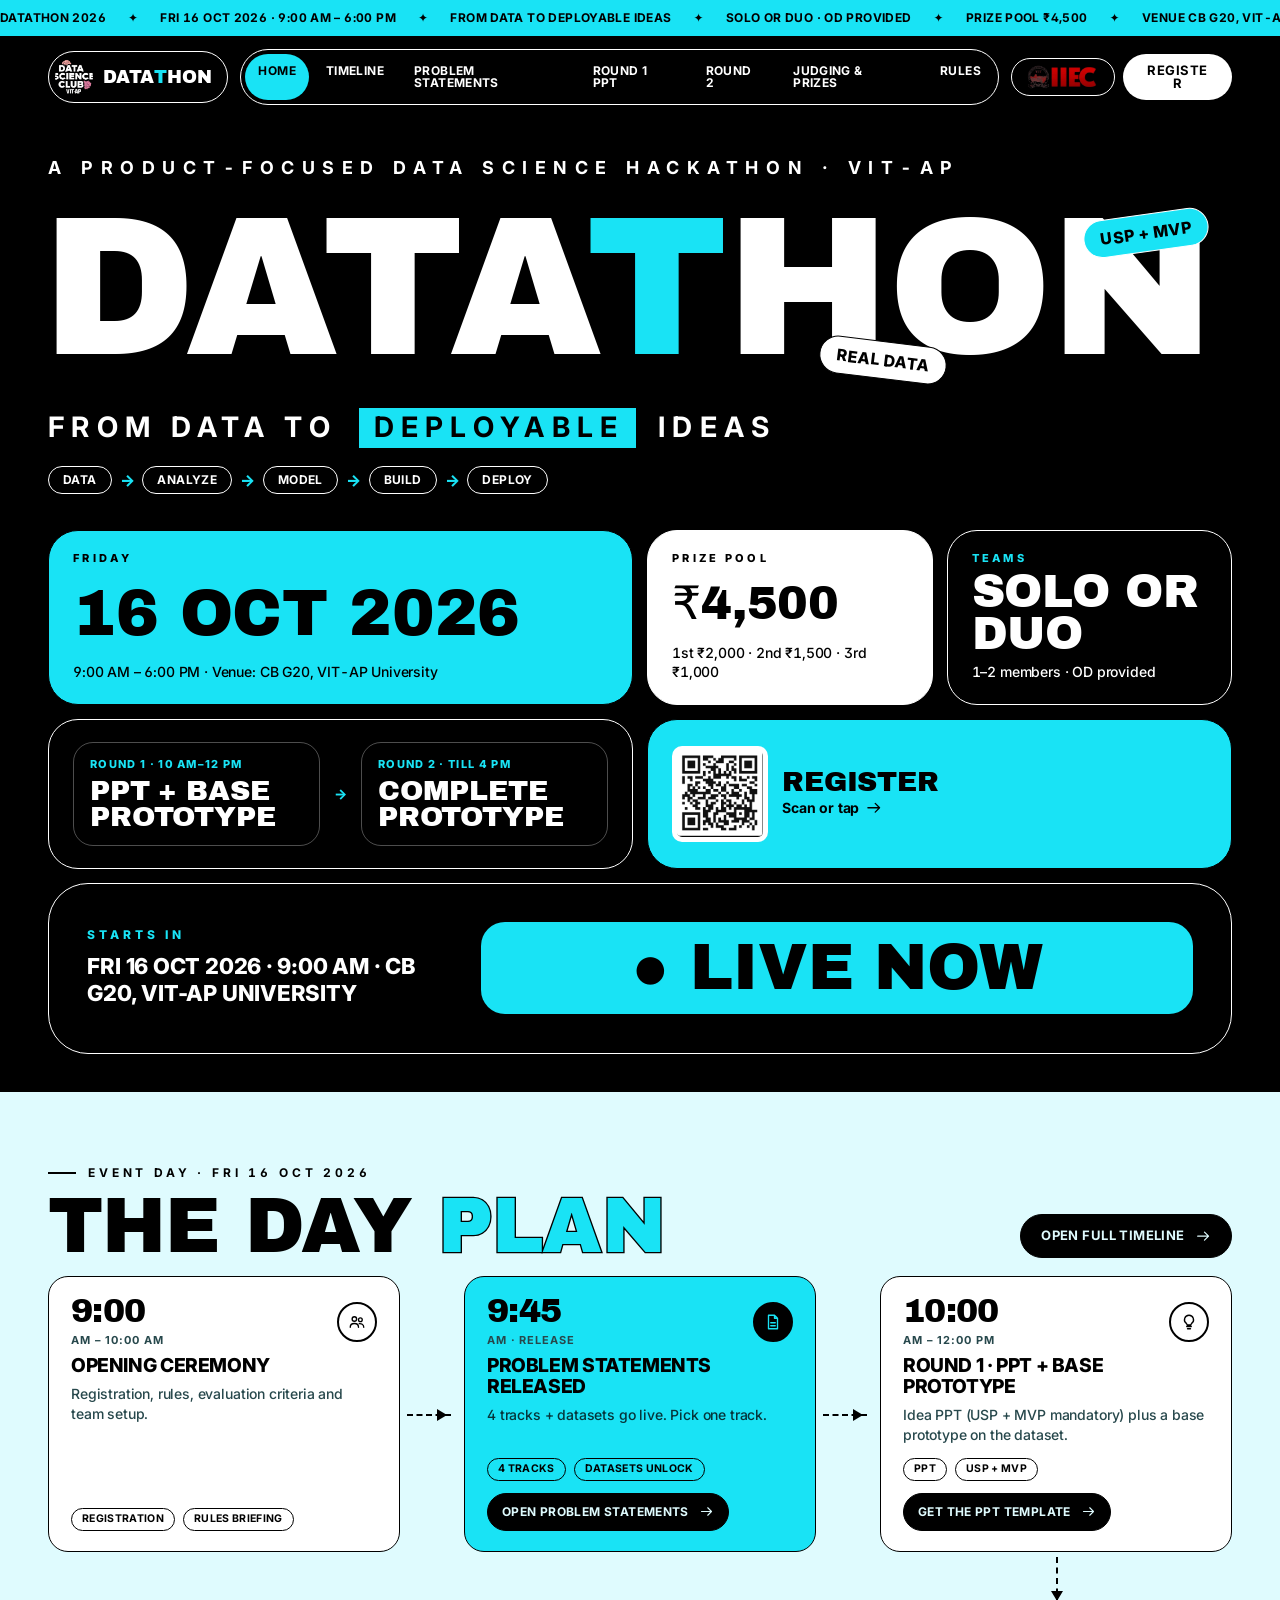
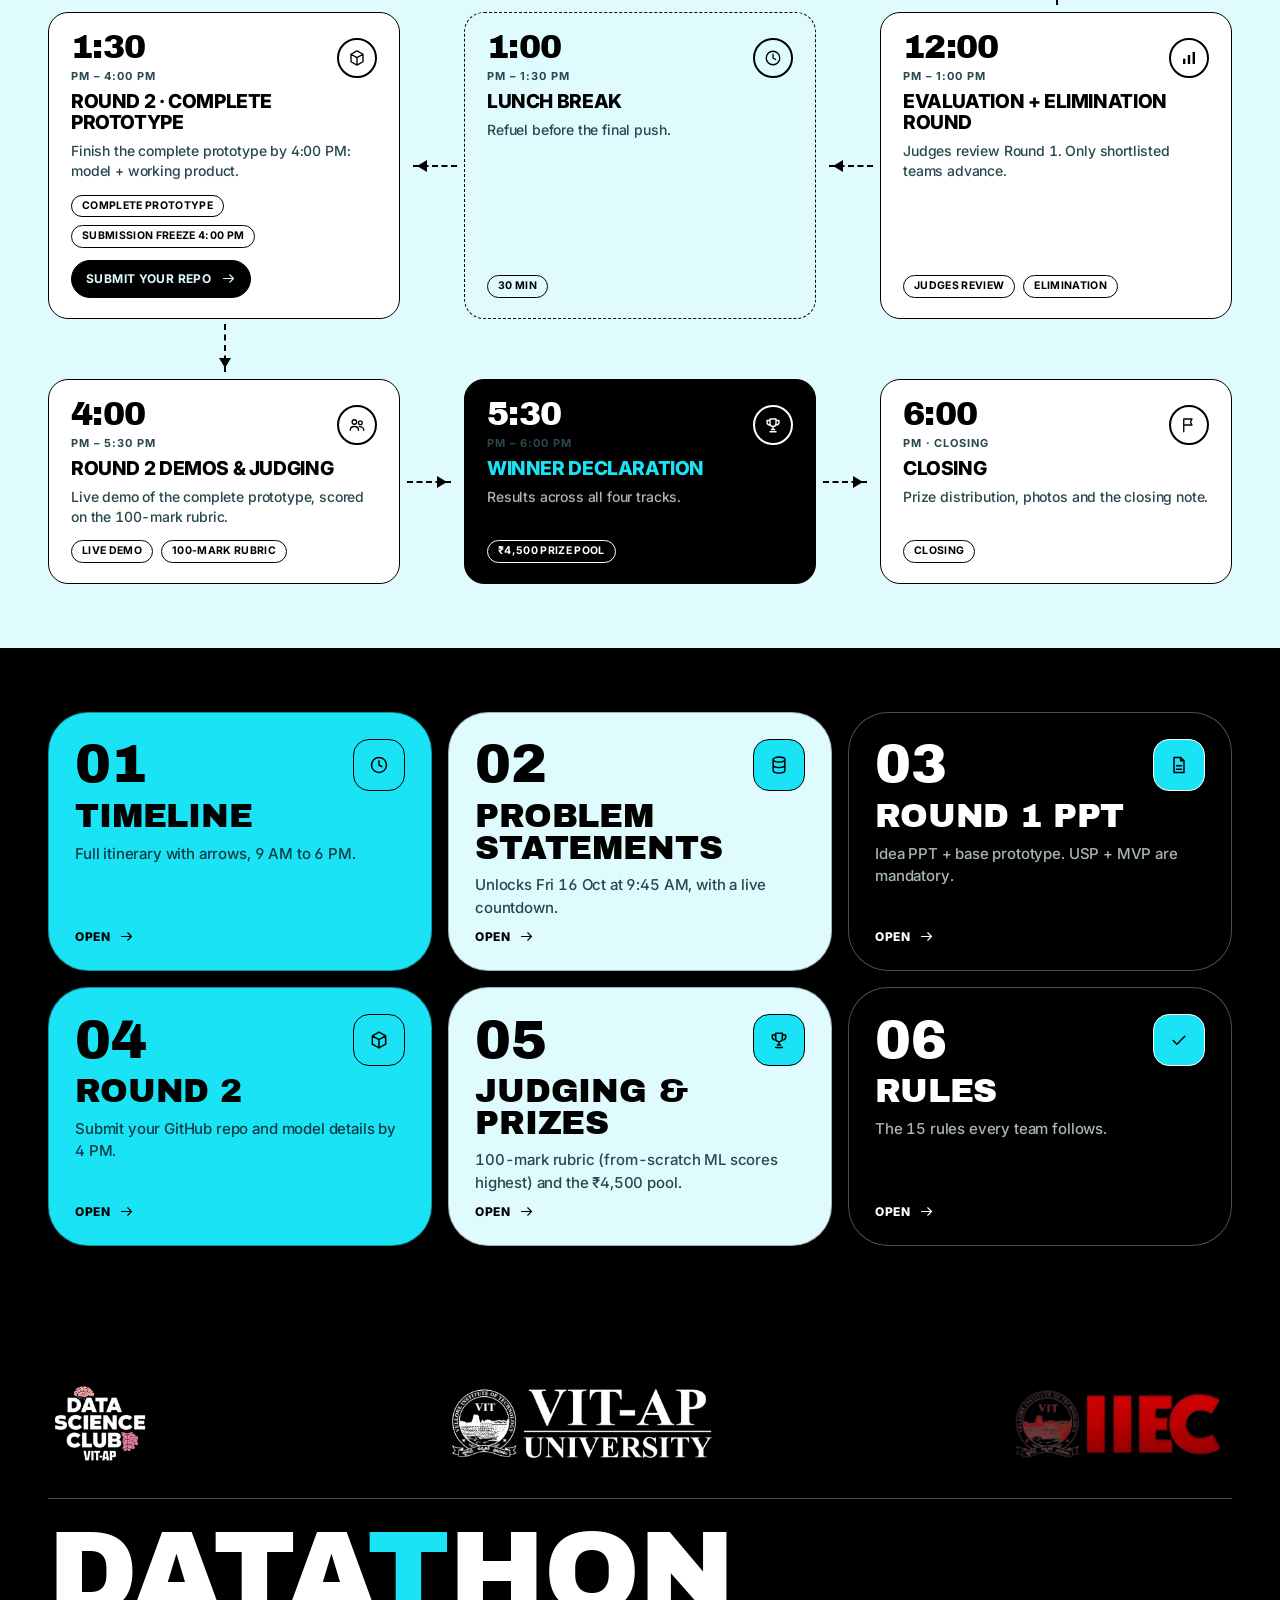
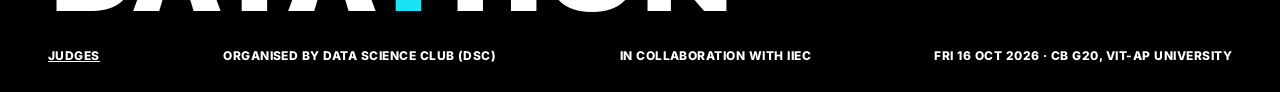
==== docs/index.html @ 30794461 "Backup mirror in docs/ for GitHub Pages (github.io) Co-Authored-By: Claude Sonnet 5.5 <noreply@anthr" ====
<!doctype html>
<html lang="en">
<head>
<meta charset="utf-8">
<meta name="viewport" content="width=device-width, initial-scale=1">
<title>DATATHON 2026 · VIT-AP</title>
<meta name="description" content="DATATHON — a product-focused Data Science hackathon by Data Science Club (DSC) with IIEC, VIT-AP University. 16 October 2026.">
<meta name="theme-color" content="#000000">
<link rel="icon" href="data:image/svg+xml,%3Csvg xmlns='http://www.w3.org/2000/svg' viewBox='0 0 64 64'%3E%3Crect width='64' height='64' rx='16' fill='%23000'/%3E%3Ctext x='32' y='46' font-family='Arial Black,Arial' font-weight='900' font-size='40' text-anchor='middle' fill='%2319e3f5'%3ET%3C/text%3E%3C/svg%3E">
<link rel="preconnect" href="https://fonts.googleapis.com">
<link rel="preconnect" href="https://fonts.gstatic.com" crossorigin>
<link href="https://fonts.googleapis.com/css2?family=Archivo+Black&family=Inter:wght@500;700;800&display=swap" rel="stylesheet">
<link rel="stylesheet" href="css/style.css">
<link rel="stylesheet" href="css/v2.css">
<link rel="stylesheet" href="css/v3.css">
<link rel="stylesheet" href="css/v4.css">
<link rel="stylesheet" href="css/v5.css">
<script>document.documentElement.className+=" js"</script>
</head>
<body>
<svg width="0" height="0" style="position:absolute" aria-hidden="true"><defs>
<symbol id="i-db" viewBox="0 0 24 24"><ellipse cx="12" cy="5.5" rx="7" ry="3"/><path d="M5 5.5v13c0 1.7 3.1 3 7 3s7-1.3 7-3v-13M5 12c0 1.7 3.1 3 7 3s7-1.3 7-3"/></symbol>
<symbol id="i-bars" viewBox="0 0 24 24"><path class="f" d="M4 20h3.2V13H4zM10.4 20h3.2V8h-3.2zM16.8 20H20V4h-3.2z" fill="currentColor" stroke="none"/></symbol>
<symbol id="i-cube" viewBox="0 0 24 24"><path d="M12 2.5l8 4.5v10l-8 4.5-8-4.5V7zM4 7l8 4.5L20 7M12 11.5v10"/></symbol>
<symbol id="i-bulb" viewBox="0 0 24 24"><path d="M9 18h6M10 21h4M12 3a6 6 0 0 0-3.5 10.9c.6.5 1 1.2 1 2.1h5c0-.9.4-1.6 1-2.1A6 6 0 0 0 12 3z"/></symbol>
<symbol id="i-calendar" viewBox="0 0 24 24"><rect x="3.5" y="5" width="17" height="15.5" rx="3"/><path d="M3.5 10h17M8 3v4M16 3v4"/></symbol>
<symbol id="i-pin" viewBox="0 0 24 24"><path d="M12 21s7-6.2 7-11.5A7 7 0 0 0 5 9.5C5 14.8 12 21 12 21z"/><circle cx="12" cy="9.5" r="2.5"/></symbol>
<symbol id="i-users" viewBox="0 0 24 24"><circle cx="8.5" cy="8" r="3"/><circle cx="16.5" cy="9" r="2.5"/><path d="M3 19c0-3 2.5-5 5.5-5s5.5 2 5.5 5M15 14.2c2.6-.3 6 .8 6 4.8"/></symbol>
<symbol id="i-arrow" viewBox="0 0 24 24"><path d="M4 12h16M14 6l6 6-6 6"/></symbol>
<symbol id="i-download" viewBox="0 0 24 24"><path d="M12 3v12M6.5 10.5L12 16l5.5-5.5M4 20h16"/></symbol>
<symbol id="i-plus" viewBox="0 0 24 24"><path d="M12 5v14M5 12h14"/></symbol>
<symbol id="i-health" viewBox="0 0 24 24"><path d="M9 3h6v6h6v6h-6v6H9v-6H3V9h6z"/></symbol>
<symbol id="i-cap" viewBox="0 0 24 24"><path d="M2 9l10-5 10 5-10 5zM6 11.5V16c0 1.5 2.7 3 6 3s6-1.5 6-3v-4.5M22 9v6"/></symbol>
<symbol id="i-coin" viewBox="0 0 24 24"><circle cx="12" cy="12" r="9"/><path d="M14.5 8.5c-.5-.8-1.5-1.2-2.5-1.2-1.4 0-2.5.8-2.5 2s1 1.6 2.5 2 2.5.8 2.5 2-1.1 2-2.5 2c-1 0-2-.4-2.5-1.2M12 5.5v1.8M12 16.7v1.8"/></symbol>
<symbol id="i-clock" viewBox="0 0 24 24"><circle cx="12" cy="12" r="9"/><path d="M12 7v5l3.5 2"/></symbol>
<symbol id="i-file" viewBox="0 0 24 24"><path d="M6 3h8l4 4v14H6zM14 3v4h4M9 13h6M9 17h6"/></symbol>
<symbol id="i-check" viewBox="0 0 24 24"><path d="M5 12.5l4.5 4.5L19 7.5"/></symbol>
<symbol id="i-trophy" viewBox="0 0 24 24"><path d="M8 4h8v6a4 4 0 0 1-8 0zM8 6H4v2a4 4 0 0 0 4 4M16 6h4v2a4 4 0 0 1-4 4M12 14v4M8 21h8M10 18h4"/></symbol>
<symbol id="i-flag" viewBox="0 0 24 24"><path d="M5 21V4M5 4h11l-2 4 2 4H5"/></symbol>
<symbol id="i-info" viewBox="0 0 24 24"><circle cx="12" cy="12" r="9"/><path d="M12 11v6M12 7.5v.5"/></symbol>
</defs></svg>
<div class="marquee" aria-label="Datathon announcements"><div class="marquee__track"><span>DATATHON 2026</span><span>Fri 16 Oct 2026 · 9:00 AM – 6:00 PM</span><span>From Data to Deployable Ideas</span><span>Solo or Duo · OD provided</span><span>Prize pool ₹4,500</span><span>Venue CB G20, VIT-AP University</span><span>Organised by Data Science Club × IIEC</span><span>DATATHON 2026</span><span>Fri 16 Oct 2026 · 9:00 AM – 6:00 PM</span><span>From Data to Deployable Ideas</span><span>Solo or Duo · OD provided</span><span>Prize pool ₹4,500</span><span>Venue CB G20, VIT-AP University</span><span>Organised by Data Science Club × IIEC</span><span>DATATHON 2026</span><span>Fri 16 Oct 2026 · 9:00 AM – 6:00 PM</span><span>From Data to Deployable Ideas</span><span>Solo or Duo · OD provided</span><span>Prize pool ₹4,500</span><span>Venue CB G20, VIT-AP University</span><span>Organised by Data Science Club × IIEC</span><span>DATATHON 2026</span><span>Fri 16 Oct 2026 · 9:00 AM – 6:00 PM</span><span>From Data to Deployable Ideas</span><span>Solo or Duo · OD provided</span><span>Prize pool ₹4,500</span><span>Venue CB G20, VIT-AP University</span><span>Organised by Data Science Club × IIEC</span></div></div><header class="nav-shell"><div class="wrap"><nav class="nav" aria-label="Main">
<a class="nav__brand" href="index.html" aria-label="DATATHON home"><img src="assets/logo-dsc.png" alt="Data Science Club VIT-AP"><span class="wordmark">DATA<b>T</b>HON</span></a>
<div class="nav__links" id="navlinks"><a href="index.html" aria-current="page">Home</a><a href="timeline.html">Timeline</a><a href="problem-statements.html">Problem Statements</a><a href="ppt.html">Round 1 PPT</a><a href="round2.html">Round 2</a><a href="judging.html">Judging & Prizes</a><a href="rules.html">Rules</a></div>
<div class="nav__cta"><span class="nav__iiec"><img src="assets/logo-iiec.png" alt="IIEC"></span><a class="btn btn--fill" href="https://forms.gle/7uUpkc1J9UCxxKup7" target="_blank" rel="noopener">Register</a>
<button class="nav__plus" id="navplus" aria-expanded="false" aria-controls="navlinks" aria-label="Menu"><svg class="icon " aria-hidden="true"><use href="#i-plus"/></svg></button></div>
</nav></div></header><main><section class="band band-dark hero"><div class="wrap">
<p class="hero__kicker">A product-focused data science hackathon · VIT-AP</p>
<h1 class="display hero__title">DATA<span class="t">T</span>HON
<span class="sticker sticker--hide-sm" style="--rot:-8deg; top:4%; right:2%">USP + MVP</span>
<span class="sticker sticker--white sticker--hide-sm" style="--rot:7deg; bottom:-6%; right:24%">Real data</span>
</h1>
<div class="hero__sub"><span>From data to</span><span class="hl">Deployable</span><span>ideas</span></div>
<div class="chain"><span class="chip">Data</span><span class="chain__a" aria-hidden="true">→</span><span class="chip">Analyze</span><span class="chain__a" aria-hidden="true">→</span><span class="chip">Model</span><span class="chain__a" aria-hidden="true">→</span><span class="chip">Build</span><span class="chain__a" aria-hidden="true">→</span><span class="chip">Deploy</span></div>
<div class="bento">
<div class="bcell b-date"><small>Friday</small><b>16 Oct 2026</b><span>9:00 AM – 6:00 PM · Venue: CB G20, VIT-AP University</span></div>
<div class="bcell b-prize"><small>Prize pool</small><b>₹4,500</b><span>1st ₹2,000 · 2nd ₹1,500 · 3rd ₹1,000</span></div>
<div class="bcell b-team"><small>Teams</small><b>Solo or Duo</b><span>1–2 members · OD provided</span></div>
<div class="bcell b-rounds"><a class="round" href="ppt.html"><small>Round 1 · 10 AM–12 PM</small><b>PPT + base prototype</b></a><span class="round__arrow" aria-hidden="true">→</span><a class="round" href="round2.html"><small>Round 2 · till 4 PM</small><b>Complete prototype</b></a></div>
<a class="bcell b-reg" href="https://forms.gle/7uUpkc1J9UCxxKup7" target="_blank" rel="noopener"><img src="assets/qr.png" alt="Registration QR code" width="96" height="96"><div><b>Register</b><span>Scan or tap <svg class="icon " aria-hidden="true"><use href="#i-arrow"/></svg></span></div></a>
</div>
<div class="bigcount"><div class="bigcount__label"><small>Starts in</small><span>Fri 16 Oct 2026 · 9:00 AM · CB G20, VIT-AP University</span></div><div class="countdown" id="countdown" data-target="2026-10-16T09:00:00+05:30" aria-live="off"></div></div>
</div></section>
<section class="band band-wash band--tight" id="timeline"><div class="wrap">
<div style="display:flex;justify-content:space-between;align-items:flex-end;gap:16px;flex-wrap:wrap;margin-bottom:18px"><div><span class="eyebrow">Event day · Fri 16 Oct 2026</span><h2 class="display" style="font-size:clamp(40px,6vw,84px);margin-top:14px">The day <span class="t">plan</span></h2></div><a class="btn btn--fill" href="timeline.html">Open full timeline <svg class="icon " aria-hidden="true"><use href="#i-arrow"/></svg></a></div>
<ol class="tl" style="list-style:none;padding:0"><li class="tcard" style="grid-column:1;grid-row:1" data-start="2026-10-16T09:00:00+05:30" data-end="2026-10-16T10:00:00+05:30">
<span class="stop__live">● LIVE NOW</span>
<div class="tcard__top"><div class="tcard__time">9:00<small>AM – 10:00 AM</small></div><span class="tcard__node"><svg class="icon " aria-hidden="true"><use href="#i-users"/></svg></span></div>
<h3>Opening Ceremony</h3><p>Registration, rules, evaluation criteria and team setup.</p><div class="stop__tags"><span class="chip">Registration</span><span class="chip">Rules briefing</span></div>
<span class="tarrow tarrow--r"></span></li><li class="tcard tcard--milestone" style="grid-column:2;grid-row:1" data-start="2026-10-16T09:45:00+05:30" data-end="2026-10-16T09:50:00+05:30">
<span class="stop__live">● LIVE NOW</span>
<div class="tcard__top"><div class="tcard__time">9:45<small>AM · Release</small></div><span class="tcard__node"><svg class="icon " aria-hidden="true"><use href="#i-file"/></svg></span></div>
<h3>Problem Statements Released</h3><p>4 tracks + datasets go live. Pick one track.</p><div class="stop__tags"><span class="chip">4 tracks</span><span class="chip">Datasets unlock</span></div><a class="btn btn--sm btn--fill" style="align-self:flex-start;margin-top:4px" href="problem-statements.html">Open problem statements <svg class="icon " aria-hidden="true"><use href="#i-arrow"/></svg></a>
<span class="tarrow tarrow--r"></span></li><li class="tcard" style="grid-column:3;grid-row:1" data-start="2026-10-16T10:00:00+05:30" data-end="2026-10-16T12:00:00+05:30">
<span class="stop__live">● LIVE NOW</span>
<div class="tcard__top"><div class="tcard__time">10:00<small>AM – 12:00 PM</small></div><span class="tcard__node"><svg class="icon " aria-hidden="true"><use href="#i-bulb"/></svg></span></div>
<h3>Round 1 · PPT + Base Prototype</h3><p>Idea PPT (USP + MVP mandatory) plus a base prototype on the dataset.</p><div class="stop__tags"><span class="chip">PPT</span><span class="chip">USP + MVP</span></div><a class="btn btn--sm btn--fill" style="align-self:flex-start;margin-top:4px" href="#ppt">Get the PPT template <svg class="icon " aria-hidden="true"><use href="#i-arrow"/></svg></a>
<span class="tarrow tarrow--d"></span></li><li class="tcard" style="grid-column:3;grid-row:2" data-start="2026-10-16T12:00:00+05:30" data-end="2026-10-16T13:00:00+05:30">
<span class="stop__live">● LIVE NOW</span>
<div class="tcard__top"><div class="tcard__time">12:00<small>PM – 1:00 PM</small></div><span class="tcard__node"><svg class="icon " aria-hidden="true"><use href="#i-bars"/></svg></span></div>
<h3>Evaluation + Elimination Round</h3><p>Judges review Round 1. Only shortlisted teams advance.</p><div class="stop__tags"><span class="chip">Judges review</span><span class="chip">Elimination</span></div>
<span class="tarrow tarrow--l"></span></li><li class="tcard tcard--break" style="grid-column:2;grid-row:2" data-start="2026-10-16T13:00:00+05:30" data-end="2026-10-16T13:30:00+05:30">
<span class="stop__live">● LIVE NOW</span>
<div class="tcard__top"><div class="tcard__time">1:00<small>PM – 1:30 PM</small></div><span class="tcard__node"><svg class="icon " aria-hidden="true"><use href="#i-clock"/></svg></span></div>
<h3>Lunch Break</h3><p>Refuel before the final push.</p><div class="stop__tags"><span class="chip">30 min</span></div>
<span class="tarrow tarrow--l"></span></li><li class="tcard" style="grid-column:1;grid-row:2" data-start="2026-10-16T13:30:00+05:30" data-end="2026-10-16T16:00:00+05:30">
<span class="stop__live">● LIVE NOW</span>
<div class="tcard__top"><div class="tcard__time">1:30<small>PM – 4:00 PM</small></div><span class="tcard__node"><svg class="icon " aria-hidden="true"><use href="#i-cube"/></svg></span></div>
<h3>Round 2 · Complete Prototype</h3><p>Finish the complete prototype by 4:00 PM: model + working product.</p><div class="stop__tags"><span class="chip">Complete prototype</span><span class="chip">Submission freeze 4:00 PM</span></div><a class="btn btn--sm btn--fill" style="align-self:flex-start;margin-top:4px" href="round2.html">Submit your repo <svg class="icon " aria-hidden="true"><use href="#i-arrow"/></svg></a>
<span class="tarrow tarrow--d"></span></li><li class="tcard" style="grid-column:1;grid-row:3" data-start="2026-10-16T16:00:00+05:30" data-end="2026-10-16T17:30:00+05:30">
<span class="stop__live">● LIVE NOW</span>
<div class="tcard__top"><div class="tcard__time">4:00<small>PM – 5:30 PM</small></div><span class="tcard__node"><svg class="icon " aria-hidden="true"><use href="#i-users"/></svg></span></div>
<h3>Round 2 Demos & Judging</h3><p>Live demo of the complete prototype, scored on the 100-mark rubric.</p><div class="stop__tags"><span class="chip">Live demo</span><span class="chip">100-mark rubric</span></div>
<span class="tarrow tarrow--r"></span></li><li class="tcard tcard--winner" style="grid-column:2;grid-row:3" data-start="2026-10-16T17:30:00+05:30" data-end="2026-10-16T18:00:00+05:30">
<span class="stop__live">● LIVE NOW</span>
<div class="tcard__top"><div class="tcard__time">5:30<small>PM – 6:00 PM</small></div><span class="tcard__node"><svg class="icon " aria-hidden="true"><use href="#i-trophy"/></svg></span></div>
<h3>Winner Declaration</h3><p>Results across all four tracks.</p><div class="stop__tags"><span class="chip">₹4,500 prize pool</span></div>
<span class="tarrow tarrow--r"></span></li><li class="tcard" style="grid-column:3;grid-row:3" data-start="2026-10-16T18:00:00+05:30" data-end="2026-10-16T18:15:00+05:30">
<span class="stop__live">● LIVE NOW</span>
<div class="tcard__top"><div class="tcard__time">6:00<small>PM · Closing</small></div><span class="tcard__node"><svg class="icon " aria-hidden="true"><use href="#i-flag"/></svg></span></div>
<h3>Closing</h3><p>Prize distribution, photos and the closing note.</p><div class="stop__tags"><span class="chip">Closing</span></div>
</li></ol>
</div></section>
<section class="band band-dark band--tight"><div class="wrap">
<div class="tiles"><a class="card tile band-cyan" href="timeline.html" style="background:var(--bg);color:var(--fg);--line:#000"><div class="tile__top"><span class="tile__no">01</span><span class="tile__badge"><svg class="icon " aria-hidden="true"><use href="#i-clock"/></svg></span></div><h3>Timeline</h3><p>Full itinerary with arrows, 9 AM to 6 PM.</p><span class="tile__go">Open <svg class="icon " aria-hidden="true"><use href="#i-arrow"/></svg></span></a><a class="card tile band-wash" href="problem-statements.html" style="background:var(--bg);color:var(--fg);--line:#000"><div class="tile__top"><span class="tile__no">02</span><span class="tile__badge"><svg class="icon " aria-hidden="true"><use href="#i-db"/></svg></span></div><h3>Problem Statements</h3><p>Unlocks Fri 16 Oct at 9:45 AM, with a live countdown.</p><span class="tile__go">Open <svg class="icon " aria-hidden="true"><use href="#i-arrow"/></svg></span></a><a class="card tile band-dark" href="ppt.html" style="background:var(--bg);color:var(--fg);--line:#fff"><div class="tile__top"><span class="tile__no">03</span><span class="tile__badge"><svg class="icon " aria-hidden="true"><use href="#i-file"/></svg></span></div><h3>Round 1 PPT</h3><p>Idea PPT + base prototype. USP + MVP are mandatory.</p><span class="tile__go">Open <svg class="icon " aria-hidden="true"><use href="#i-arrow"/></svg></span></a><a class="card tile band-cyan" href="round2.html" style="background:var(--bg);color:var(--fg);--line:#000"><div class="tile__top"><span class="tile__no">04</span><span class="tile__badge"><svg class="icon " aria-hidden="true"><use href="#i-cube"/></svg></span></div><h3>Round 2</h3><p>Submit your GitHub repo and model details by 4 PM.</p><span class="tile__go">Open <svg class="icon " aria-hidden="true"><use href="#i-arrow"/></svg></span></a><a class="card tile band-wash" href="judging.html" style="background:var(--bg);color:var(--fg);--line:#000"><div class="tile__top"><span class="tile__no">05</span><span class="tile__badge"><svg class="icon " aria-hidden="true"><use href="#i-trophy"/></svg></span></div><h3>Judging & Prizes</h3><p>100-mark rubric (from-scratch ML scores highest) and the ₹4,500 pool.</p><span class="tile__go">Open <svg class="icon " aria-hidden="true"><use href="#i-arrow"/></svg></span></a><a class="card tile band-dark" href="rules.html" style="background:var(--bg);color:var(--fg);--line:#fff"><div class="tile__top"><span class="tile__no">06</span><span class="tile__badge"><svg class="icon " aria-hidden="true"><use href="#i-check"/></svg></span></div><h3>Rules</h3><p>The 15 rules every team follows.</p><span class="tile__go">Open <svg class="icon " aria-hidden="true"><use href="#i-arrow"/></svg></span></a></div>
</div></section></main><footer class="band band-dark footer"><div class="wrap">
<div class="footer__logos">
<img src="assets/logo-dsc.png" alt="Data Science Club, VIT-AP">
<img src="assets/logo-vitap.png" alt="VIT-AP University">
<img src="assets/logo-iiec.png" alt="IIEC">
</div>
<div class="display footer__big" aria-hidden="true">DATA<span class="t">T</span>HON</div>
<div class="footer__meta"><a href="judge.html">Judges</a><span>Organised by Data Science Club (DSC)</span><span>In collaboration with IIEC</span><span>Fri 16 Oct 2026 · CB G20, VIT-AP University</span></div>
</div></footer>
<script src="js/site.js"></script>
</body>
</html>
---- docs/css/style.css ----
/* DATATHON — Slush sticker-book system (DESIGN.md) recoloured to the poster: black + electric cyan + white.
   Rules kept from DESIGN.md: crushed display type, 1px outlines, pill/rounded shapes, flat fills, NO gradients, NO shadows. */

:root {
  --carbon: #000000;
  --paper: #ffffff;
  --cyan: #19e3f5;          /* sampled from poster */
  --cyan-wash: #dffbfe;     /* pale cyan = Sky Wash analogue */
  --ink: #0b0f10;
  --mist: #a9b4b6;

  --font-display: 'Archivo Black', 'Arial Black', Impact, sans-serif;
  --font-ui: 'Inter', ui-sans-serif, system-ui, -apple-system, 'Segoe UI', Roboto, sans-serif;

  --page-max: 1440px;
  --gutter: clamp(16px, 4vw, 48px);
  --r-card: 20px;
  --r-card-lg: 40px;
  --r-pill: 1600px;
}

/* Section "bands": every section sets its own palette, components read these */
.band-dark  { --bg: var(--carbon);    --fg: var(--paper);  --muted: var(--mist); --card: var(--ink);  --line: var(--paper); --soft: rgba(255,255,255,.3); --accent: var(--cyan); }
.band-cyan  { --bg: var(--cyan);      --fg: var(--carbon); --muted: #0a3d42;     --card: var(--paper); --line: var(--carbon); --soft: rgba(0,0,0,.35);       --accent: var(--carbon); }
.band-wash  { --bg: var(--cyan-wash); --fg: var(--carbon); --muted: #27484c;     --card: var(--paper); --line: var(--carbon); --soft: rgba(0,0,0,.3);        --accent: var(--carbon); }

*, *::before, *::after { box-sizing: border-box; }
html { scroll-behavior: smooth; scroll-padding-top: 96px; }
body {
  margin: 0; background: var(--carbon); color: var(--paper);
  font-family: var(--font-ui); font-weight: 500; font-size: 16px; line-height: 1.5;
  letter-spacing: -0.01em; font-feature-settings: "ss01", "tnum";
  -webkit-font-smoothing: antialiased;
}
img, svg { display: block; max-width: 100%; }
a { color: inherit; }
h1, h2, h3, h4, p, ul, ol { margin: 0; }
ul, ol { padding: 0; list-style: none; }
.sr-only { position: absolute; width: 1px; height: 1px; overflow: hidden; clip: rect(0 0 0 0); white-space: nowrap; }
:focus-visible { outline: 3px solid var(--cyan); outline-offset: 3px; }
.band-cyan :focus-visible, .band-wash :focus-visible { outline-color: var(--carbon); }

.wrap { width: 100%; max-width: var(--page-max); margin: 0 auto; padding-inline: var(--gutter); }
.band { background: var(--bg); color: var(--fg); padding-block: clamp(56px, 9vw, 120px); }
.icon { width: 1.25em; height: 1.25em; fill: none; stroke: currentColor; stroke-width: 1.8; stroke-linecap: round; stroke-linejoin: round; flex: none; }
.icon--fill { fill: currentColor; stroke: none; }

/* ---------- type ---------- */
.display {
  font-family: var(--font-display); font-weight: 400; text-transform: uppercase;
  line-height: .8; letter-spacing: -0.01em; text-wrap: balance;
}
.display .t { color: var(--cyan); }
.band-cyan .display .t, .band-wash .display .t { color: var(--cyan); -webkit-text-stroke: .035em var(--carbon); paint-order: stroke fill; }
.band-cyan .display .t { color: var(--paper); }
.h-section { font-size: clamp(38px, 11vw, 168px); overflow-wrap: anywhere; }
.eyebrow {
  font-weight: 700; text-transform: uppercase; letter-spacing: .32em; font-size: 12px;
  display: inline-flex; align-items: center; gap: 12px; color: var(--fg);
}
.eyebrow::before { content: ""; width: 28px; border-top: 2px solid currentColor; }
.lede { font-size: clamp(17px, 2vw, 24px); font-weight: 500; line-height: 1.3; max-width: 60ch; }
.muted { color: var(--muted); }
.hl { background: var(--cyan); color: var(--carbon); padding: .02em .3em; display: inline-block; }
.quote-bar { border-left: 3px solid var(--cyan); padding-left: 20px; }
.band-cyan .quote-bar, .band-wash .quote-bar { border-color: var(--carbon); }

/* ---------- buttons / pills ---------- */
.btn {
  display: inline-flex; align-items: center; justify-content: center; gap: 10px;
  min-height: 44px; padding: 10px 20px; border-radius: var(--r-pill); max-width: 100%; text-align: center; overflow-wrap: anywhere;
  border: 1px solid var(--fg); background: transparent; color: var(--fg);
  font: 700 13px/1 var(--font-ui); letter-spacing: .032em; text-transform: uppercase; text-decoration: none;
  cursor: pointer; transition: background .15s, color .15s;
}
.btn:hover { background: var(--fg); color: var(--bg); }
.btn--fill { background: var(--fg); color: var(--bg); }
.btn--fill:hover { background: var(--cyan); color: var(--carbon); border-color: var(--carbon); }
.band-dark .btn--fill:hover { border-color: var(--cyan); }
.btn--lg { min-height: 56px; padding: 14px 28px; font-size: 14px; }
.chip {
  display: inline-flex; align-items: center; gap: 8px; padding: 6px 14px; border-radius: var(--r-pill);
  border: 1px solid var(--fg); font: 700 12px/1.2 var(--font-ui); letter-spacing: .032em; text-transform: uppercase;
}
.chip--cyan { background: var(--cyan); color: var(--carbon); border-color: var(--carbon); }
.band-dark .chip--cyan { border-color: var(--cyan); }
.card { background: var(--card); color: var(--fg); border: 1px solid var(--line); border-radius: var(--r-card); padding: 24px; }
.band-dark .card { border-color: var(--soft); }

/* ---------- marquee ---------- */
.marquee { background: var(--cyan); color: var(--carbon); overflow: hidden; white-space: nowrap; border-bottom: 1px solid var(--carbon); }
.marquee__track { display: inline-flex; animation: scroll 38s linear infinite; }
.marquee__track span { padding: 9px 0; font-weight: 700; font-size: 12px; letter-spacing: .032em; text-transform: uppercase; }
.marquee__track span::after { content: "✦"; margin: 0 22px; }
@keyframes scroll { to { transform: translateX(-50%); } }

/* ---------- nav ---------- */
.nav-shell { position: sticky; top: 0; z-index: 50; padding: 12px 0; background: var(--carbon); }
.nav { display: flex; align-items: center; justify-content: space-between; gap: 12px; pointer-events: auto; }
.nav__brand {
  display: inline-flex; align-items: center; gap: 10px; text-decoration: none; background: var(--carbon);
  border: 1px solid var(--paper); border-radius: var(--r-pill); padding: 6px 16px 6px 6px; color: var(--paper);
}
.nav__brand img { width: 38px; height: 38px; object-fit: cover; border-radius: 50%; }
.wordmark { font-family: var(--font-display); text-transform: uppercase; font-size: 18px; letter-spacing: -0.01em; line-height: 1; }
.wordmark b { color: var(--cyan); font-weight: 400; }
.nav__links { display: flex; gap: 4px; background: var(--carbon); border: 1px solid var(--paper); border-radius: var(--r-pill); padding: 4px; }
.nav__links a {
  color: var(--paper); text-decoration: none; padding: 11px 14px; border-radius: var(--r-pill);
  font: 700 12px/1 var(--font-ui); letter-spacing: .032em; text-transform: uppercase;
}
.nav__links a:hover, .nav__links a[aria-current="page"] { background: var(--cyan); color: var(--carbon); }
.nav__cta { display: flex; gap: 8px; align-items: center; }
.nav .btn--fill { background: var(--paper); color: var(--carbon); border-color: var(--paper); }
.nav .btn--fill:hover { background: var(--cyan); }
.nav__plus { display: none; width: 44px; height: 44px; padding: 0; background: var(--carbon); color: var(--paper); border: 1px solid var(--paper); border-radius: 50%; cursor: pointer; align-items: center; justify-content: center; }
.nav__plus .icon { transition: transform .2s; }
.nav__plus[aria-expanded="true"] .icon { transform: rotate(45deg); }

/* ---------- hero ---------- */
.hero { padding-top: clamp(16px, 3vw, 40px); overflow: hidden; position: relative; }
.logo-strip { display: flex; align-items: center; justify-content: space-between; gap: clamp(12px, 3vw, 40px); margin-bottom: clamp(32px, 5vw, 64px); }
.logo-strip__div { width: 1px; align-self: stretch; background: rgba(255,255,255,.35); min-height: 56px; }
.logo-strip img { height: clamp(44px, 6.5vw, 82px); width: auto; object-fit: contain; }
.hero__kicker { font-weight: 700; text-transform: uppercase; letter-spacing: .42em; font-size: clamp(11px, 1.4vw, 18px); margin-bottom: clamp(16px, 2vw, 28px); }
.hero__title { font-size: clamp(54px, 15.4vw, 226px); position: relative; line-height: .82; margin-left: -.03em; }
.sticker {
  position: absolute; z-index: 2; background: var(--cyan); color: var(--carbon); border: 1px solid var(--paper);
  border-radius: 20px; padding: 10px 16px; font: 800 clamp(11px,1.4vw,16px)/1 var(--font-ui); letter-spacing: .032em; text-transform: uppercase;
  transform: rotate(var(--rot, -6deg)); display: inline-flex; gap: 8px; align-items: center;
}
.sticker--white { background: var(--paper); border-color: var(--carbon); }
.sticker--ring { background: var(--carbon); color: var(--paper); border-radius: 50%; width: clamp(54px, 7vw, 92px); aspect-ratio: 1; justify-content: center; padding: 0; border-width: 2px; }
.sticker--ring .icon { width: 44%; height: 44%; }
.hero__sub { margin-top: clamp(24px, 3vw, 40px); display: flex; flex-wrap: wrap; gap: 14px 22px; align-items: center; font: 700 clamp(15px, 2.2vw, 30px)/1.1 var(--font-ui); letter-spacing: .26em; text-transform: uppercase; }
.hero__sub .hl { letter-spacing: .26em; padding: .16em .4em .16em .52em; }
.hero__grid { display: grid; grid-template-columns: 1.05fr .95fr; gap: clamp(24px, 4vw, 64px); margin-top: clamp(32px, 4vw, 56px); align-items: start; }
.hero__copy .lede { margin-bottom: 8px; }
.hero__copy .muted { font-size: 17px; }
.info-list { display: grid; gap: 14px; margin: 28px 0; }
.info { display: flex; gap: 16px; align-items: stretch; }
.info__ico { width: 56px; height: 56px; flex: none; border: 1px solid var(--paper); border-radius: 16px; display: grid; place-items: center; }
.info__ico .icon { width: 26px; height: 26px; }
.info__body { border-left: 3px solid var(--cyan); padding-left: 16px; display: grid; align-content: center; }
.info__body strong { font: 800 clamp(17px, 2vw, 22px)/1.15 var(--font-ui); text-transform: uppercase; letter-spacing: -0.02em; }
.info__body span { color: #d6dcdd; }
.hero__actions { display: flex; flex-wrap: wrap; gap: 12px; }
.hero__art { position: relative; border-radius: 30px; overflow: hidden; border: 1px solid var(--paper); aspect-ratio: 1339/1717; background: var(--carbon); }
.hero__art img { width: 100%; height: 100%; object-fit: cover; }
.hero__art-wrap { position: relative; }
.countdown { display: flex; gap: 8px; flex-wrap: wrap; margin-top: 22px; }
.countdown__cell { border: 1px solid var(--soft); border-radius: 16px; padding: 10px 14px; min-width: 74px; text-align: center; }
.countdown__cell b { display: block; font: 400 28px/1 var(--font-display); color: var(--cyan); }
.countdown__cell small { font-size: 11px; text-transform: uppercase; letter-spacing: .12em; color: var(--mist); }
.countdown__live { font: 400 28px/1 var(--font-display); color: var(--carbon); background: var(--cyan); border-radius: 16px; padding: 14px 20px; text-transform: uppercase; }

/* ---------- pipeline ---------- */
.pipeline { display: flex; align-items: flex-start; margin-top: clamp(40px, 6vw, 80px); }
.pipe-step { display: grid; justify-items: center; gap: 12px; flex: none; width: clamp(48px, 11vw, 124px); font: 700 clamp(12px, 1.7vw, 22px)/1 var(--font-ui); letter-spacing: -0.02em; }
.pipe-step__ring { width: clamp(48px, 9vw, 124px); aspect-ratio: 1; border: 2px solid var(--paper); border-radius: 50%; display: grid; place-items: center; }
.pipe-step__ring .icon { width: 42%; height: 42%; stroke-width: 1.5; }
.pipe-step--last .pipe-step__ring { background: var(--cyan); border-color: var(--paper); color: var(--carbon); }
.pipe-arrow { flex: 1; min-width: 6px; align-self: flex-start; margin-top: clamp(24px, 4.5vw, 62px); border-top: 2px dashed var(--cyan); position: relative; margin-inline: 8px; }
.pipe-arrow::after { content: ""; position: absolute; right: -2px; top: -7px; border: 6px solid transparent; border-left: 10px solid var(--cyan); }

/* ---------- itinerary / timeline ---------- */
.section-head { display: grid; grid-template-columns: minmax(0, 1fr); gap: 24px; margin-bottom: clamp(36px, 5vw, 72px); }
.section-head .lede { color: var(--muted); }
.itinerary { max-width: 1040px; margin: 0 auto; }
.stop { display: grid; grid-template-columns: clamp(86px, 17vw, 190px) 44px 1fr; gap: clamp(10px, 2.2vw, 28px); }
.stop__time { text-align: right; padding-top: 14px; }
.stop__time b { display: block; font: 400 clamp(24px, 4.2vw, 50px)/.9 var(--font-display); letter-spacing: -0.02em; }
.stop__time small { display: block; margin-top: 8px; font: 700 clamp(11px, 1.2vw, 13px)/1.3 var(--font-ui); text-transform: uppercase; letter-spacing: .08em; color: var(--muted); }
.stop__rail { display: flex; flex-direction: column; align-items: center; }
.stop__node { width: 44px; height: 44px; border-radius: 50%; border: 2px solid var(--line); background: var(--bg); display: grid; place-items: center; flex: none; margin-top: 6px; }
.stop__node .icon { width: 20px; height: 20px; }
.stop--milestone .stop__node, .stop.is-now .stop__node { background: var(--cyan); color: var(--carbon); border-color: var(--carbon); }
.band-dark .stop--milestone .stop__node { border-color: var(--paper); }
.stop__line { flex: 1; min-height: 44px; margin: 6px 0 4px; border-left: 2px dashed var(--line); position: relative; }
.stop__line::after { content: ""; position: absolute; left: -7px; bottom: -3px; border: 6px solid transparent; border-top: 10px solid var(--line); }
.stop:last-child .stop__line { display: none; }
.stop__card { margin-bottom: 30px; background: var(--card); color: var(--fg); border: 1px solid var(--line); border-radius: var(--r-card); padding: clamp(18px, 2.4vw, 28px); position: relative; }
.stop:last-child .stop__card { margin-bottom: 0; }
.stop__card h3 { font: 800 clamp(20px, 2.6vw, 32px)/1.05 var(--font-ui); letter-spacing: -0.03em; text-transform: uppercase; }
.stop__card p { margin-top: 10px; color: var(--muted); max-width: 58ch; }
.stop__tags { display: flex; flex-wrap: wrap; gap: 8px; margin-top: 16px; }
.stop--milestone .stop__card { background: var(--cyan); border-color: var(--carbon); }
.stop--milestone .stop__card p { color: #06353a; }
.stop--break .stop__card { background: transparent; border-style: dashed; }
.stop--winner .stop__card { background: var(--carbon); color: var(--paper); border-color: var(--carbon); }
.stop--winner .stop__card p { color: var(--mist); }
.stop--winner .stop__card h3 { color: var(--cyan); }
.stop--winner .chip { border-color: var(--paper); color: var(--paper); }
.stop.is-now .stop__card { outline: 4px solid var(--cyan); outline-offset: 3px; }
.stop__live { display: none; position: absolute; top: -14px; right: 20px; background: var(--carbon); color: var(--cyan); border: 1px solid var(--cyan); border-radius: var(--r-pill); padding: 4px 12px; font: 800 11px/1.2 var(--font-ui); letter-spacing: .1em; }
.stop.is-now .stop__live { display: inline-block; }

/* ---------- track cards ---------- */
.grid-4 { display: grid; grid-template-columns: repeat(4, 1fr); gap: 16px; }
.track-card { text-decoration: none; display: flex; flex-direction: column; gap: 14px; min-height: 340px; border-radius: var(--r-card-lg); transition: transform .15s; }
.track-card:hover { transform: translateY(-4px); }
.track-card__no { font: 400 72px/.8 var(--font-display); }
.track-card__badge { width: 56px; height: 56px; border: 1px solid var(--line); border-radius: 16px; display: grid; place-items: center; background: var(--cyan); color: var(--carbon); }
.track-card h3 { font: 800 24px/1.05 var(--font-ui); text-transform: uppercase; letter-spacing: -0.03em; }
.track-card p { color: var(--muted); font-size: 15px; }
.track-card__foot { margin-top: auto; display: flex; justify-content: space-between; align-items: center; font: 700 12px/1 var(--font-ui); text-transform: uppercase; letter-spacing: .06em; }
.cta-row { margin-top: 36px; display: flex; flex-wrap: wrap; gap: 12px; align-items: center; }

/* ---------- PPT / product section ---------- */
.two-col { display: grid; grid-template-columns: 1fr 1fr; gap: clamp(24px, 4vw, 64px); align-items: start; }
.slide-list { display: grid; gap: 10px; counter-reset: s; }
.slide-list li { counter-increment: s; display: grid; grid-template-columns: 44px 1fr; gap: 14px; align-items: center; border: 1px solid var(--soft); border-radius: 16px; padding: 12px 16px; }
.slide-list li::before { content: counter(s, decimal-leading-zero); font: 400 22px/1 var(--font-display); color: var(--cyan); }
.slide-list b { display: block; text-transform: uppercase; letter-spacing: -0.01em; }
.slide-list span { color: var(--mist); font-size: 14px; }
.must { background: var(--cyan); color: var(--carbon) !important; border-radius: 4px; padding: 1px 7px; font: 800 10px/1.4 var(--font-ui); letter-spacing: .08em; margin-left: 8px; vertical-align: middle; }
.flow { display: flex; flex-wrap: wrap; gap: 8px 6px; align-items: center; margin-top: 28px; }
.flow .chip { background: var(--bg); }
.flow .icon { width: 18px; height: 18px; }

/* ---------- judging ---------- */
.rubric { display: grid; gap: 10px; }
.rubric__row { display: grid; grid-template-columns: minmax(0, 1.3fr) minmax(0, 1.2fr) 74px; gap: 18px; align-items: center; background: var(--card); border: 1px solid var(--line); border-radius: 16px; padding: 14px 20px; }
.rubric__row b { font-weight: 800; text-transform: uppercase; letter-spacing: -0.01em; }
.rubric__row small { display: block; color: var(--muted); font-size: 13px; font-weight: 500; text-transform: none; letter-spacing: 0; line-height: 1.35; margin-top: 2px; }
.rubric__bar { height: 14px; border: 1px solid var(--line); border-radius: var(--r-pill); overflow: hidden; background: transparent; }
.rubric__bar i { display: block; height: 100%; background: var(--carbon); }
.rubric__pts { font: 400 30px/1 var(--font-display); text-align: right; }
.rubric__total { display: flex; justify-content: space-between; align-items: center; margin-top: 4px; padding: 14px 20px; background: var(--carbon); color: var(--paper); border-radius: 16px; font: 800 16px/1 var(--font-ui); text-transform: uppercase; }
.rubric__total span:last-child { font: 400 34px/1 var(--font-display); color: var(--cyan); }

/* ---------- rules ---------- */
.rules { display: grid; grid-template-columns: 1fr 1fr; gap: 10px 16px; align-items: start; }
.rule { border: 1px solid var(--soft); border-radius: 16px; background: var(--card); }
.rule summary { list-style: none; cursor: pointer; padding: 16px 20px; display: flex; gap: 14px; align-items: center; font-weight: 700; }
.rule summary::-webkit-details-marker { display: none; }
.rule summary::before { content: attr(data-n); font: 400 20px/1 var(--font-display); color: var(--cyan); min-width: 28px; }
.rule summary::after { content: "+"; margin-left: auto; font: 700 22px/1 var(--font-ui); }
.rule[open] summary::after { content: "–"; }
.rule p { padding: 0 20px 18px 62px; color: var(--mist); }

/* ---------- register / prizes ---------- */
.prizes { display: grid; grid-template-columns: repeat(3, 1fr); gap: 14px; margin-top: 8px; }
.prize { border: 1px solid var(--line); border-radius: var(--r-card-lg); background: var(--card); padding: 24px; display: grid; gap: 6px; }
.prize small { font: 800 12px/1 var(--font-ui); letter-spacing: .3em; text-transform: uppercase; }
.prize b { font: 400 clamp(36px, 5vw, 64px)/.9 var(--font-display); }
.prize--1 { background: var(--carbon); color: var(--paper); }
.prize--1 b { color: var(--cyan); }
.pool { margin-top: 20px; display: flex; justify-content: space-between; align-items: center; gap: 16px; border-block: 2px solid var(--carbon); padding: 16px 0; }
.pool span { font: 800 14px/1 var(--font-ui); letter-spacing: .3em; text-transform: uppercase; }
.pool b { font: 400 clamp(34px, 5vw, 60px)/1 var(--font-display); background: var(--carbon); color: var(--cyan); padding: 8px 22px; }
.reg { margin-top: clamp(32px, 5vw, 56px); display: grid; grid-template-columns: auto 1fr; gap: clamp(20px, 3vw, 40px); align-items: center; background: var(--carbon); color: var(--paper); border: 2px solid var(--carbon); border-radius: var(--r-card-lg); padding: clamp(20px, 3vw, 36px); }
.reg h3 { font: 400 clamp(34px, 5vw, 64px)/.85 var(--font-display); text-transform: uppercase; }
.reg h3 b { color: var(--cyan); font-weight: 400; }
.reg__qr { background: #fff; border-radius: 14px; padding: 10px; width: clamp(130px, 18vw, 220px); }
.reg__qr img { width: 100%; height: auto; }
.reg p { color: var(--mist); margin: 14px 0 20px; max-width: 46ch; }
.reg .btn { border-color: var(--paper); color: var(--paper); }
.reg .btn--fill { background: var(--cyan); color: var(--carbon); border-color: var(--cyan); }
.reg .btn--fill:hover { background: var(--paper); }

/* ---------- footer ---------- */
.footer { padding-block: clamp(40px, 6vw, 72px) 28px; }
.footer__logos { display: flex; flex-wrap: wrap; align-items: center; justify-content: space-between; gap: 24px; padding-bottom: 32px; border-bottom: 1px solid var(--soft); }
.footer__logos img { height: clamp(48px, 7vw, 84px); width: auto; }
.footer__big { margin-top: 36px; font-size: clamp(56px, 15vw, 220px); }
.footer__meta { margin-top: 28px; display: flex; flex-wrap: wrap; justify-content: space-between; gap: 12px; font: 800 12px/1.4 var(--font-ui); text-transform: uppercase; letter-spacing: .04em; }

/* ---------- problem statements page ---------- */
.subhero { padding-top: clamp(20px, 3vw, 40px); padding-bottom: clamp(48px, 7vw, 96px); }
.subhero .display { font-size: clamp(38px, 12vw, 190px); margin: 24px 0; }
.dl-hub { display: grid; grid-template-columns: 1.1fr .9fr; gap: 16px; margin-top: 36px; }
.dl-hub .card { display: grid; gap: 14px; align-content: start; border-radius: var(--r-card-lg); padding: 28px; }
.dl-hub h3 { font: 400 clamp(28px, 3.4vw, 44px)/.9 var(--font-display); text-transform: uppercase; }
.dl-zips { display: flex; flex-wrap: wrap; gap: 8px; }
.jump { display: flex; flex-wrap: wrap; gap: 8px; margin-top: 28px; }
.notice { display: flex; gap: 14px; align-items: flex-start; border: 1px dashed var(--soft); border-radius: 16px; padding: 14px 18px; color: var(--muted); font-size: 14px; margin-top: 16px; }
.notice .icon { margin-top: 2px; color: var(--cyan); }

.track__top { display: grid; grid-template-columns: auto 1fr; gap: clamp(16px, 3vw, 40px); align-items: end; margin-bottom: 36px; }
.track__no { font: 400 clamp(90px, 16vw, 240px)/.75 var(--font-display); }
.track__dom { display: flex; flex-wrap: wrap; gap: 8px; margin-bottom: 14px; }
.track__title { font-size: clamp(34px, 6vw, 88px); }
.track__body { display: grid; grid-template-columns: 1.1fr .9fr; gap: clamp(20px, 3vw, 48px); align-items: start; }
.stack { display: grid; gap: 16px; }
.block h4 { font: 800 12px/1 var(--font-ui); letter-spacing: .3em; text-transform: uppercase; margin-bottom: 12px; display: flex; align-items: center; gap: 10px; }
.block h4::before { content: ""; width: 22px; border-top: 2px solid currentColor; }
.block p { font-size: 17px; line-height: 1.5; }
.block ul.bul { display: grid; gap: 8px; }
.block ul.bul li { display: grid; grid-template-columns: 22px 1fr; gap: 8px; }
.block ul.bul li::before { content: "→"; font-weight: 800; }
.question { background: var(--carbon); color: var(--paper); border-radius: var(--r-card); padding: 20px 24px; border: 1px solid var(--carbon); }
.band-dark .question { background: var(--cyan); color: var(--carbon); border-color: var(--cyan); }
.question small { display: block; font: 800 11px/1 var(--font-ui); letter-spacing: .3em; text-transform: uppercase; opacity: .75; margin-bottom: 8px; }
.question p { font: 800 clamp(18px, 2vw, 24px)/1.2 var(--font-ui); letter-spacing: -0.02em; }

.files { border: 1px solid var(--line); border-radius: var(--r-card-lg); background: var(--card); color: var(--fg); overflow: hidden; }
.band-dark .files { border-color: var(--soft); }
.files__head { display: flex; justify-content: space-between; align-items: center; gap: 12px; padding: 18px 22px; border-bottom: 1px solid var(--line); flex-wrap: wrap; }
.band-dark .files__head { border-color: var(--soft); }
.files__head h4 { font: 400 22px/1 var(--font-display); text-transform: uppercase; }
.file { display: grid; grid-template-columns: 1fr auto; gap: 8px 14px; align-items: center; padding: 14px 22px; border-bottom: 1px solid var(--soft); }
.file:last-child { border-bottom: 0; }
.file b { font-weight: 800; word-break: break-all; }
.file small { display: block; color: var(--muted); font-size: 13px; line-height: 1.35; margin-top: 2px; }
.file__meta { grid-column: 1 / -1; display: flex; gap: 8px; flex-wrap: wrap; }
.file__meta .chip { font-size: 11px; padding: 3px 10px; }
.btn--sm { min-height: 38px; padding: 8px 14px; font-size: 12px; }
.files__note { padding: 14px 22px; border-top: 1px solid var(--soft); color: var(--muted); font-size: 13px; }
.steps { counter-reset: st; display: grid; grid-template-columns: repeat(2, 1fr); gap: 10px 16px; }
.steps li { counter-increment: st; display: grid; grid-template-columns: 40px 1fr; gap: 12px; align-items: start; border: 1px solid var(--soft); border-radius: 16px; padding: 14px 18px; background: var(--card); }
.steps li::before { content: counter(st); font: 400 26px/1 var(--font-display); color: var(--cyan); }

/* lock overlay (optional, see js/problems.js CONFIG) */
.lock { position: fixed; inset: 0; z-index: 100; background: var(--carbon); display: grid; place-items: center; padding: 24px; text-align: center; }
.lock .display { font-size: clamp(40px, 10vw, 140px); }
.lock p { margin: 20px auto 0; max-width: 48ch; color: var(--mist); }
.lock[hidden] { display: none; }

/* ---------- responsive ---------- */
@media (max-width: 1080px) {
  .grid-4 { grid-template-columns: repeat(2, 1fr); }
  .nav__links a { padding: 10px 11px; }
}
@media (max-width: 900px) {
  .nav__links { display: none; position: absolute; top: calc(100% + 4px); left: var(--gutter); right: var(--gutter); flex-direction: column; border-radius: 28px; padding: 8px; pointer-events: auto; }
  .nav__links.is-open { display: flex; }
  .nav__links a { padding: 16px 18px; font-size: 14px; }
  .nav__plus { display: inline-flex; }
  .nav-shell .wrap { position: relative; }
  .hero__grid, .two-col, .track__body, .dl-hub { grid-template-columns: minmax(0, 1fr); }
  .hero__grid > *, .two-col > *, .track__body > *, .dl-hub > * { min-width: 0; }
  .hero__art-wrap { max-width: 520px; }
  .rules, .steps { grid-template-columns: 1fr; }
  .rubric__row { grid-template-columns: 1fr 64px; }
  .rubric__bar { grid-column: 1 / -1; grid-row: 2; }
  .prizes { grid-template-columns: 1fr; }
  .reg { grid-template-columns: 1fr; }
  .reg__qr { width: 180px; }
  .track__top { grid-template-columns: 1fr; gap: 8px; }
}
@media (max-width: 600px) {
  .grid-4 { grid-template-columns: 1fr; }
  .track-card { min-height: 0; }
  .stop { grid-template-columns: 76px 34px 1fr; gap: 8px; }
  .stop__node { width: 34px; height: 34px; }
  .stop__node .icon { width: 16px; height: 16px; }
  .nav__cta .btn { display: none; }
  .hero__sub, .hero__sub .hl { letter-spacing: .14em; }
  .logo-strip img { height: 40px; max-width: 30vw; }
  .pipe-arrow { margin-inline: 3px; }
  .pipe-step { font-size: 11px; }
  .logo-strip__div { min-height: 40px; }
  .sticker--hide-sm { display: none; }
  .file { grid-template-columns: 1fr; }
  .file .btn { justify-self: start; }
  .pool { flex-direction: column; align-items: flex-start; }
}
@media (prefers-reduced-motion: reduce) {
  .marquee__track { animation: none; }
  html { scroll-behavior: auto; }
  .track-card:hover { transform: none; }
}
---- docs/css/v2.css ----
/* v2: multi-page, compact layouts (loaded after style.css) */
.footer__big { font-size: clamp(40px, 9vw, 130px); margin-top: 28px; }
.nav__iiec { display: inline-flex; align-items: center; background: var(--carbon); border: 1px solid var(--paper); border-radius: var(--r-pill); padding: 4px 14px; }
.nav__iiec img { height: 28px; width: auto; }
.nav__links a { padding: 11px 13px; }

/* page head */
.page-head { padding-block: clamp(28px, 4vw, 56px) clamp(28px, 4vw, 48px); }
.page-head__row { display: flex; justify-content: space-between; align-items: flex-end; gap: 24px; flex-wrap: wrap; }
.ph-title { font-size: clamp(40px, 8vw, 112px); margin-top: 18px; }
.page-head__logos { display: flex; gap: 20px; align-items: center; }
.page-head__logos img { height: clamp(44px, 5vw, 64px); width: auto; }
.page-head .lede { margin-top: 20px; color: var(--mist); }
.band--tight { padding-block: clamp(32px, 5vw, 64px); }

/* snake timeline */
.tl { display: grid; grid-template-columns: repeat(3, minmax(0, 1fr)); gap: 60px 64px; max-width: 1280px; margin: 0 auto; }
.tcard { position: relative; background: var(--card); color: var(--fg); border: 1px solid var(--line); border-radius: var(--r-card); padding: 20px 22px; display: flex; flex-direction: column; gap: 8px; }
.tcard__top { display: flex; align-items: center; justify-content: space-between; gap: 10px; }
.tcard__time { font: 400 clamp(26px, 2.6vw, 36px)/.9 var(--font-display); letter-spacing: -0.02em; }
.tcard__time small { display: block; font: 700 11px/1.3 var(--font-ui); letter-spacing: .08em; text-transform: uppercase; color: var(--muted); margin-top: 6px; }
.tcard__node { width: 40px; height: 40px; border-radius: 50%; border: 2px solid var(--line); display: grid; place-items: center; flex: none; }
.tcard__node .icon { width: 18px; height: 18px; }
.tcard h3 { font: 800 clamp(16px, 1.5vw, 20px)/1.1 var(--font-ui); text-transform: uppercase; letter-spacing: -0.02em; }
.tcard p { color: var(--muted); font-size: 14px; line-height: 1.4; }
.tcard .stop__tags { margin-top: auto; padding-top: 6px; }
.tcard .chip { font-size: 10.5px; padding: 4px 10px; }
.tcard--milestone { background: var(--cyan); border-color: var(--carbon); }
.tcard--milestone p { color: #06353a; }
.tcard--milestone .tcard__node { background: var(--carbon); color: var(--cyan); border-color: var(--carbon); }
.tcard--break { background: transparent; border-style: dashed; }
.tcard--winner { background: var(--carbon); color: var(--paper); }
.tcard--winner h3 { color: var(--cyan); }
.tcard--winner p { color: var(--mist); }
.tcard--winner .chip, .tcard--winner .tcard__node { border-color: var(--paper); }
.tcard.is-now { outline: 4px solid var(--cyan); outline-offset: 3px; }
.tcard .stop__live { top: -13px; right: 16px; }
.tcard.is-now .stop__live { display: inline-block; }
.tarrow { position: absolute; pointer-events: none; }
.tarrow::after { content: ""; position: absolute; border: 6px solid transparent; }
.tarrow--r { right: -52px; top: 50%; width: 44px; border-top: 2px dashed var(--line); }
.tarrow--r::after { right: -2px; top: -7px; border-left: 10px solid var(--line); }
.tarrow--l { left: -52px; top: 50%; width: 44px; border-top: 2px dashed var(--line); }
.tarrow--l::after { left: -2px; top: -7px; border-right: 10px solid var(--line); }
.tarrow--d { bottom: -54px; left: 50%; height: 48px; border-left: 2px dashed var(--line); }
.tarrow--d::after { bottom: -2px; left: -7px; border-top: 10px solid var(--line); }
.tl-start { max-width: 1280px; margin: 0 auto 28px; display: flex; gap: 10px; flex-wrap: wrap; align-items: center; }

/* home timeline strip */
.strip { display: flex; gap: 0; overflow-x: auto; padding: 6px 2px 14px; scrollbar-width: thin; }
.strip__item { flex: 1 0 150px; display: flex; align-items: center; text-decoration: none; }
.strip__box { flex: 1; border: 1px solid var(--line); background: var(--card); color: var(--fg); border-radius: 16px; padding: 12px 14px; min-height: 92px; display: grid; align-content: center; gap: 4px; }
.strip__box b { font: 400 22px/1 var(--font-display); }
.strip__box span { font: 800 12px/1.15 var(--font-ui); text-transform: uppercase; letter-spacing: -0.01em; }
.strip__box--hl { background: var(--cyan); color: var(--carbon); border-color: var(--carbon); }
.strip__arrow { flex: none; width: 26px; text-align: center; font: 800 20px/1 var(--font-ui); }
.strip__item:last-child .strip__arrow { display: none; }
.strip__box.is-now { outline: 3px solid var(--carbon); outline-offset: 2px; }

/* explore tiles */
.tiles { display: grid; grid-template-columns: repeat(3, minmax(0, 1fr)); gap: 16px; }
.tile { text-decoration: none; display: flex; flex-direction: column; gap: 10px; border-radius: var(--r-card-lg); min-height: 210px; padding: 26px; transition: transform .15s; }
.tile:hover { transform: translateY(-4px); }
.tile__top { display: flex; justify-content: space-between; align-items: center; }
.tile__no { font: 400 54px/.8 var(--font-display); }
.tile__badge { width: 52px; height: 52px; border: 1px solid var(--line); border-radius: 16px; display: grid; place-items: center; background: var(--cyan); color: var(--carbon); }
.tile h3 { font: 400 clamp(26px, 2.6vw, 36px)/.95 var(--font-display); text-transform: uppercase; }
.tile p { color: var(--muted); font-size: 15px; }
.tile__go { margin-top: auto; display: inline-flex; gap: 8px; align-items: center; font: 800 12px/1 var(--font-ui); letter-spacing: .06em; text-transform: uppercase; }
.tile--qr { flex-direction: row; align-items: center; gap: 20px; background: var(--carbon); color: var(--paper); border-color: var(--carbon); }
.tile--qr img { width: 150px; background: #fff; padding: 8px; border-radius: 12px; flex: none; }
.tile--qr h3 { color: var(--paper); }
.tile--qr h3 b { color: var(--cyan); font-weight: 400; }
.tile--qr p { color: var(--mist); margin: 8px 0 12px; }
.hero__art { aspect-ratio: 4 / 3.2; }
.hero__art img { object-position: 50% 62%; }

/* judging + prizes */
.rgrid { display: grid; grid-template-columns: repeat(3, minmax(0, 1fr)); gap: 14px; }
.rcard { background: var(--card); border: 1px solid var(--line); border-radius: var(--r-card); padding: 18px 20px; display: grid; gap: 8px; align-content: start; }
.rcard__top { display: flex; justify-content: space-between; align-items: flex-start; gap: 10px; }
.rcard b { font: 800 15px/1.15 var(--font-ui); text-transform: uppercase; letter-spacing: -0.01em; }
.rcard small { color: var(--muted); font-size: 13px; line-height: 1.35; }
.rcard__pts { font: 400 40px/.8 var(--font-display); }
.rcard--total { background: var(--carbon); color: var(--paper); border-color: var(--carbon); align-content: center; text-align: center; }
.rcard--total .rcard__pts { font-size: 84px; color: var(--cyan); }
.prizes4 { display: grid; grid-template-columns: repeat(4, minmax(0, 1fr)); gap: 14px; }
.prizes4 .prize b { font-size: clamp(32px, 4vw, 54px); }
.prize--pool { background: var(--cyan); border-color: var(--carbon); }

/* ppt page */
.sgrid { display: grid; grid-template-columns: repeat(2, minmax(0, 1fr)); gap: 10px; }
.sgrid li { padding: 12px 14px; }
.ppt-layout { display: grid; grid-template-columns: .8fr 1.2fr; gap: clamp(20px, 3vw, 44px); align-items: start; }

/* rules page */
.rules { grid-template-columns: repeat(3, minmax(0, 1fr)); }
.rule summary { padding: 14px 16px; font-size: 14.5px; line-height: 1.25; gap: 10px; }
.rule p { padding: 0 16px 16px 52px; font-size: 14px; }
.steps4 { display: grid; grid-template-columns: repeat(4, minmax(0, 1fr)); gap: 10px; counter-reset: st; margin-top: 14px; padding: 0; list-style: none; }
.steps4 li { counter-increment: st; border: 1px solid var(--line); background: var(--card); border-radius: 16px; padding: 14px 16px; font-size: 14px; display: grid; gap: 8px; align-content: start; }
.steps4 li::before { content: counter(st); font: 400 26px/1 var(--font-display); }
.sub-h { font: 400 clamp(26px, 3.4vw, 44px)/.9 var(--font-display); text-transform: uppercase; margin: 40px 0 4px; }

/* problem statements: tabs */
.dlbar { display: flex; flex-wrap: wrap; gap: 10px; align-items: center; margin-top: 22px; }
.dlbar .label { font: 800 11px/1 var(--font-ui); letter-spacing: .3em; text-transform: uppercase; color: var(--mist); margin-right: 6px; }
.ptabs { display: grid; grid-template-columns: repeat(4, minmax(0, 1fr)); gap: 12px; margin-bottom: 28px; }
.ptab { text-align: left; font: inherit; color: var(--fg); background: var(--card); border: 1px solid var(--line); border-radius: var(--r-card); padding: 16px 18px; cursor: pointer; display: grid; gap: 6px; transition: background .15s; }
.ptab__no { font: 400 34px/.8 var(--font-display); }
.ptab b { font: 800 14px/1.1 var(--font-ui); text-transform: uppercase; letter-spacing: -0.01em; }
.ptab small { font: 700 11px/1 var(--font-ui); letter-spacing: .12em; text-transform: uppercase; color: var(--muted); }
.ptab[aria-selected="true"] { background: var(--carbon); color: var(--paper); border-color: var(--carbon); }
.ptab[aria-selected="true"] small { color: var(--cyan); }
.js .ptrack[hidden] { display: none; }
.ptrack { display: grid; gap: 22px; }
.ptrack__head { display: grid; gap: 12px; }
.ptrack__title { font: 400 clamp(32px, 5vw, 64px)/.9 var(--font-display); text-transform: uppercase; }
.ptrack__challenge { font: 700 clamp(17px, 1.8vw, 22px)/1.3 var(--font-ui); max-width: 70ch; letter-spacing: -0.02em; }
.ptrack__body { display: grid; grid-template-columns: 1.15fr .85fr; gap: 22px; align-items: start; }
.pcol { display: grid; gap: 18px; }
.pblock h4 { font: 800 11px/1 var(--font-ui); letter-spacing: .3em; text-transform: uppercase; margin-bottom: 10px; display: flex; gap: 10px; align-items: center; }
.pblock h4::before { content: ""; width: 20px; border-top: 2px solid currentColor; }
.chips { display: flex; flex-wrap: wrap; gap: 8px; }
.chips .chip { font-size: 12px; text-transform: none; letter-spacing: 0; background: var(--card); }
.ogrid { display: grid; grid-template-columns: repeat(2, minmax(0, 1fr)); gap: 8px; counter-reset: o; padding: 0; list-style: none; }
.ogrid li { counter-increment: o; background: var(--card); border: 1px solid var(--line); border-radius: 14px; padding: 10px 12px; font-size: 13.5px; line-height: 1.3; display: grid; grid-template-columns: 26px 1fr; gap: 8px; }
.ogrid li::before { content: counter(o); font: 400 18px/1 var(--font-display); }
.more { border: 1px solid var(--line); border-radius: 14px; background: var(--card); }
.more summary { cursor: pointer; list-style: none; padding: 12px 16px; font: 800 12px/1 var(--font-ui); letter-spacing: .08em; text-transform: uppercase; display: flex; justify-content: space-between; }
.more summary::-webkit-details-marker { display: none; }
.more summary::after { content: "+"; font-size: 18px; line-height: .8; }
.more[open] summary::after { content: "–"; }
.more p { padding: 0 16px 14px; font-size: 14.5px; line-height: 1.5; }
.question { padding: 16px 20px; }
.question p { font-size: clamp(16px, 1.6vw, 20px); }
.files__head h4 { font-size: 18px; }

@media (max-width: 1100px) {
  .nav__links { display: none; position: absolute; top: calc(100% + 4px); left: var(--gutter); right: var(--gutter); flex-direction: column; border-radius: 28px; padding: 8px; pointer-events: auto; z-index: 60; }
  .nav__links.is-open { display: flex; }
  .nav__links a { padding: 16px 18px; font-size: 14px; }
  .nav__plus { display: inline-flex; }
  .nav-shell .wrap { position: relative; }
  .rgrid, .tiles, .rules { grid-template-columns: repeat(2, minmax(0, 1fr)); }
  .steps4, .prizes4 { grid-template-columns: repeat(2, minmax(0, 1fr)); }
}
@media (max-width: 900px) {
  .tl { grid-template-columns: minmax(0, 1fr); gap: 54px; }
  .tcard { grid-column: auto !important; grid-row: auto !important; }
  .tarrow--r, .tarrow--l { left: 50%; right: auto; top: auto; bottom: -54px; width: auto; height: 48px; border-top: 0; border-left: 2px dashed var(--line); }
  .tarrow--r::after, .tarrow--l::after { left: -7px; right: auto; top: auto; bottom: -2px; border: 6px solid transparent; border-top: 10px solid var(--line); }
  .ppt-layout, .ptrack__body { grid-template-columns: minmax(0, 1fr); }
  .ptabs { grid-template-columns: repeat(2, minmax(0, 1fr)); }
}
@media (max-width: 600px) {
  .rgrid, .tiles, .rules, .steps4, .prizes4, .sgrid, .ogrid { grid-template-columns: minmax(0, 1fr); }
  .tile--qr { flex-direction: column; align-items: flex-start; }
  .nav__iiec img { height: 22px; }
  .nav__iiec { padding: 6px 10px; }
  .ptabs { grid-template-columns: minmax(0, 1fr); }
}
.band-wash .slide-list li { border-color: var(--line); background: var(--card); }
.band-wash .slide-list li::before { color: var(--carbon); }
.band-wash .slide-list span { color: var(--muted); }
.page-head { padding-block: clamp(20px, 3vw, 36px) clamp(22px, 3vw, 34px); }
.page-head__row { flex-wrap: nowrap; }
.ph-title { font-size: clamp(36px, 6.2vw, 88px); margin-top: 14px; }
.page-head .lede { font-size: clamp(16px, 1.6vw, 20px); margin-top: 14px; }
@media (max-width: 700px) { .page-head__row { flex-wrap: wrap; } }
.hero.band { padding-bottom: clamp(24px, 3vw, 40px); }
.pipeline { margin-top: clamp(24px, 3vw, 44px); }
.hero__grid { margin-top: clamp(24px, 3vw, 36px); }
.logo-strip { margin-bottom: clamp(20px, 3vw, 36px); }
---- docs/css/v3.css ----
/* hero v2: bento instead of poster layout + judging tiers */
.chain { display: flex; flex-wrap: wrap; align-items: center; gap: 8px; margin-top: 18px; }
.chain__a { color: var(--cyan); font-weight: 800; }
.bento { display: grid; grid-template-columns: repeat(4, minmax(0, 1fr)); gap: 14px; margin-top: clamp(24px, 3vw, 36px); }
.bcell { border-radius: 30px; padding: 22px 24px; display: grid; gap: 8px; align-content: space-between; border: 1px solid var(--paper); text-decoration: none; min-height: 150px; }
.bcell small { font: 800 11px/1 var(--font-ui); letter-spacing: .3em; text-transform: uppercase; }
.bcell b { font: 400 clamp(30px, 3.6vw, 52px)/.9 var(--font-display); text-transform: uppercase; }
.bcell span { font-size: 14px; line-height: 1.35; }
.b-date { grid-column: span 2; background: var(--cyan); color: var(--carbon); border-color: var(--carbon); }
.b-date b { font-size: clamp(36px, 5vw, 72px); }
.b-prize { background: var(--paper); color: var(--carbon); }
.b-team { background: var(--carbon); color: var(--paper); }
.b-team small, .b-count small { color: var(--cyan); }
.b-rounds { grid-column: span 2; background: var(--carbon); color: var(--paper); display: flex; align-items: center; gap: 14px; }
.b-rounds .round { flex: 1; display: grid; gap: 8px; border: 1px solid rgba(255,255,255,.3); border-radius: 20px; padding: 16px; }
.b-rounds .round b { font-size: clamp(20px, 2.2vw, 30px); }
.b-rounds .round small { color: var(--cyan); letter-spacing: .12em; }
.round__arrow { font: 800 28px/1 var(--font-ui); color: var(--cyan); }
.b-count { background: var(--carbon); color: var(--paper); }
.b-count .countdown { margin-top: 0; flex-wrap: nowrap; }
.b-count .countdown__cell { min-width: 0; padding: 8px 6px; flex: 1; }
.b-reg { background: var(--cyan); color: var(--carbon); border-color: var(--carbon); display: flex; align-items: center; gap: 14px; }
.b-reg img { width: 96px; border-radius: 10px; background: #fff; padding: 5px; flex: none; }
.b-reg b { font-size: 28px; display: block; }
.b-reg span { display: inline-flex; gap: 6px; align-items: center; font-weight: 700; }
.b-reg:hover { background: var(--paper); }
.tiers { display: grid; grid-template-columns: repeat(3, minmax(0, 1fr)); gap: 14px; margin-bottom: 14px; }
.tier { border: 1px solid var(--line); border-radius: var(--r-card); padding: 18px 20px; background: var(--card); display: grid; gap: 6px; }
.tier small { font: 800 11px/1 var(--font-ui); letter-spacing: .25em; text-transform: uppercase; color: var(--muted); }
.tier b { font: 400 34px/.9 var(--font-display); text-transform: uppercase; }
.tier span { font-size: 14px; color: var(--muted); }
.tier--top { background: var(--cyan); border-color: var(--carbon); }
.tier--top span, .tier--top small { color: #06353a; }
.tier--low { background: transparent; border-style: dashed; }
@media (max-width: 1100px) { .bento { grid-template-columns: repeat(2, minmax(0, 1fr)); } .tiers { grid-template-columns: minmax(0, 1fr); } }
@media (max-width: 600px) { .bento { grid-template-columns: minmax(0, 1fr); } .b-date, .b-rounds { grid-column: auto; } .b-rounds { flex-direction: column; align-items: stretch; } .round__arrow { transform: rotate(90deg); align-self: center; } }

.tiles .tile:last-child:nth-child(odd) { grid-column: span 2; }
@media (max-width:1100px){ .tiles .tile:last-child:nth-child(odd){ grid-column: span 2; } }
@media (max-width:600px){ .tiles .tile:last-child:nth-child(odd){ grid-column: auto; } }

.b-count .countdown { gap: 4px; }
.b-count .countdown__cell { padding: 8px 2px; }
.b-count .countdown__cell b { font-size: 22px; }
.b-count .countdown__cell small { font-size: 9px; letter-spacing: .06em; }
---- docs/css/v4.css ----
/* v4: big countdown panel + 2-row snake strip (no horizontal scroll) */
.b-reg { grid-column: span 2; }
.bigcount { margin-top: 14px; border: 1px solid var(--paper); border-radius: 40px; padding: clamp(22px, 3vw, 40px); display: grid; grid-template-columns: minmax(0, .8fr) minmax(0, 1.6fr); gap: clamp(16px, 3vw, 40px); align-items: center; background: var(--carbon); }
.bigcount__label { display: grid; gap: 12px; }
.bigcount__label small { font: 800 12px/1 var(--font-ui); letter-spacing: .32em; text-transform: uppercase; color: var(--cyan); }
.bigcount__label span { font: 800 clamp(16px, 1.8vw, 22px)/1.25 var(--font-ui); text-transform: uppercase; letter-spacing: -0.01em; }
.bigcount .countdown { margin: 0; flex-wrap: nowrap; gap: clamp(8px, 1.4vw, 16px); }
.bigcount .countdown__cell { flex: 1; min-width: 0; border: 1px solid rgba(255,255,255,.35); border-radius: 24px; padding: clamp(14px, 2vw, 28px) 8px; }
.bigcount .countdown__cell b { font-size: clamp(38px, 6.4vw, 96px); line-height: .9; }
.bigcount .countdown__cell small { display: block; margin-top: 10px; font-size: clamp(10px, 1vw, 13px); letter-spacing: .2em; }
.bigcount .countdown__live { font-size: clamp(32px, 5vw, 64px); width: 100%; text-align: center; border-radius: 24px; }

.strip { display: grid; grid-template-columns: repeat(5, minmax(0, 1fr)); gap: 34px 38px; overflow: visible; padding: 4px 0 0; }
.strip__item { flex: none; position: relative; min-width: 0; }
.strip__box { min-height: 96px; width: 100%; }
.strip__arrow { position: absolute; width: auto; font: 800 22px/1 var(--font-ui); }
.strip__arrow--r { right: -30px; top: 50%; transform: translateY(-50%); }
.strip__arrow--l { left: -30px; top: 50%; transform: translateY(-50%); }
.strip__arrow--d { left: 50%; bottom: -30px; transform: translateX(-50%); }
.strip__item:last-child .strip__arrow { display: none; }

@media (max-width: 1100px) { .bigcount { grid-template-columns: minmax(0, 1fr); } .b-reg { grid-column: span 2; } }
@media (max-width: 900px) {
  .strip { grid-template-columns: repeat(3, minmax(0, 1fr)); gap: 30px 34px; }
  .strip__item { grid-column: auto !important; grid-row: auto !important; }
  .strip__arrow { display: none; }
}
@media (max-width: 600px) {
  .strip { grid-template-columns: repeat(2, minmax(0, 1fr)); gap: 28px 30px; }
  .b-reg { grid-column: auto; }
}
---- docs/css/v5.css ----
/* v5: round 2 form, repo evidence, judges console */
.r2info { display: grid; grid-template-columns: repeat(4, minmax(0, 1fr)); gap: 12px; margin-bottom: 22px; }
.r2step { display: flex; gap: 12px; align-items: center; background: var(--card); border: 1px solid var(--line); border-radius: var(--r-card); padding: 14px 16px; }
.r2step > span { font: 400 32px/1 var(--font-display); flex: none; }
.r2step b { display: block; font: 800 14px/1.1 var(--font-ui); text-transform: uppercase; }
.r2step small { color: var(--muted); font-size: 12.5px; line-height: 1.3; }
.r2form { display: grid; gap: 18px; }
.r2form fieldset { border: 1px solid var(--line); border-radius: var(--r-card-lg); background: var(--card); padding: clamp(18px, 2.4vw, 30px); margin: 0; min-width: 0; }
.r2form legend { font: 400 24px/1 var(--font-display); text-transform: uppercase; padding: 0 12px; display: flex; gap: 10px; align-items: center; }
.r2form legend span { background: var(--carbon); color: var(--cyan); border-radius: 8px; padding: 2px 8px; font-size: 16px; }
.fgrid { display: grid; grid-template-columns: repeat(2, minmax(0, 1fr)); gap: 14px 18px; }
.fgrid[hidden], .fld--wide[hidden] { display: none; }
.fld { display: grid; gap: 6px; align-content: start; min-width: 0; }
.fld--wide { grid-column: 1 / -1; }
.fld > span { font: 800 12px/1.2 var(--font-ui); letter-spacing: .06em; text-transform: uppercase; }
.fld small { color: var(--muted); font-size: 12.5px; }
.r2form input[type=text], .r2form input[type=email], .r2form input[type=url], .r2form select, .r2form textarea, .jtools input, .jtools select, .jtools textarea, .jscore input, .jnote textarea, .jscore select {
  font: 500 15px/1.3 var(--font-ui); color: var(--carbon); background: #fff; border: 1px solid var(--carbon); border-radius: 14px; padding: 11px 14px; width: 100%; min-width: 0; letter-spacing: 0; }
.r2form textarea, .jtools textarea, .jnote textarea { resize: vertical; }
.r2form input:focus, .r2form select:focus, .r2form textarea:focus, .jtools input:focus, .jscore input:focus, .jnote textarea:focus { outline: 3px solid var(--cyan); outline-offset: 1px; }
.inline { display: flex; gap: 10px; }
.inline .btn { flex: none; }
.opts { display: grid; grid-template-columns: repeat(4, minmax(0, 1fr)); gap: 10px; }
.opt { position: relative; cursor: pointer; }
.opt input { position: absolute; opacity: 0; inset: 0; cursor: pointer; }
.opt > span { display: grid; gap: 4px; border: 1px solid var(--carbon); border-radius: var(--r-card); padding: 14px 16px; height: 100%; background: #fff; }
.opt b { font: 800 14px/1.15 var(--font-ui); text-transform: uppercase; }
.opt small { color: var(--muted); font-size: 12.5px; line-height: 1.3; }
.opt input:checked + span { background: var(--carbon); color: var(--paper); }
.opt input:checked + span small { color: var(--cyan); }
.opt input:focus-visible + span { outline: 3px solid var(--cyan); outline-offset: 2px; }
.chks { display: flex; flex-wrap: wrap; gap: 8px; }
.chk { display: inline-flex; gap: 8px; align-items: center; cursor: pointer; }
.chks .chk { border: 1px solid var(--carbon); border-radius: var(--r-pill); padding: 8px 14px; font: 700 13px/1 var(--font-ui); background: #fff; }
.chks .chk:has(input:checked) { background: var(--cyan); }
.chk--block { display: flex; padding: 8px 0; font-weight: 600; }
.chk input { width: 18px; height: 18px; accent-color: #000; flex: none; }
.notice { border-color: var(--carbon); color: var(--carbon); margin-top: 14px; }
.notice .icon { color: var(--carbon); }
.r2actions { display: flex; gap: 16px; align-items: center; flex-wrap: wrap; }
.r2out { border: 2px solid var(--carbon); border-radius: var(--r-card); padding: 18px 20px; background: #fff; display: grid; gap: 10px; }
.r2out--ok { background: var(--cyan); }
.r2out textarea { width: 100%; font: 12px/1.4 ui-monospace, Menlo, Consolas, monospace; border: 1px solid var(--carbon); border-radius: 12px; padding: 10px; background: #fff; }

/* repo evidence */
.ev { border: 1px dashed var(--carbon); border-radius: var(--r-card); padding: 14px 16px; background: var(--cyan-wash); display: grid; gap: 10px; font-size: 14px; }
.ev--bad { background: #ffe3dc; border-color: #b00; }
.ev__top { display: flex; gap: 12px; align-items: center; flex-wrap: wrap; }
.ev dl, .kv { display: grid; grid-template-columns: 150px 1fr; gap: 4px 14px; margin: 0; }
.ev dt, .kv dt { font: 800 11px/1.5 var(--font-ui); text-transform: uppercase; letter-spacing: .08em; color: var(--muted); }
.ev dd, .kv dd { margin: 0; word-break: break-word; }
.ev__notes { margin: 0; padding-left: 18px; list-style: disc; color: var(--muted); font-size: 13px; }

/* judges console */
.jtools { display: grid; grid-template-columns: .8fr 1.2fr; gap: 14px; }
.jtools .card { display: grid; gap: 12px; align-content: start; border-radius: var(--r-card-lg); }
.jrow { display: flex; gap: 8px; flex-wrap: wrap; align-items: center; }
.jrow input, .jrow select { flex: 1 1 150px; width: auto; }
.jhead { display: flex; justify-content: space-between; align-items: flex-end; gap: 12px; flex-wrap: wrap; }
.jboard table { width: 100%; border-collapse: collapse; background: #fff; border: 1px solid var(--carbon); border-radius: 16px; overflow: hidden; }
.jboard th, .jboard td { text-align: left; padding: 10px 16px; border-bottom: 1px solid rgba(0,0,0,.15); font-size: 14px; }
.jboard th { background: var(--carbon); color: var(--paper); font: 800 11px/1 var(--font-ui); letter-spacing: .12em; text-transform: uppercase; }
.jcards { display: grid; gap: 16px; }
.jcard { background: var(--card); border: 1px solid var(--carbon); border-radius: var(--r-card-lg); padding: 22px; display: grid; gap: 12px; }
.jcard header { display: flex; justify-content: space-between; gap: 12px; align-items: flex-start; }
.jcard h3 { font: 400 28px/1 var(--font-display); text-transform: uppercase; margin-bottom: 8px; }
.jtotal { text-align: right; }
.jtotal b { font: 400 54px/.9 var(--font-display); }
.jtotal small { font-weight: 800; }
.jscore { display: grid; grid-template-columns: repeat(3, minmax(0, 1fr)); gap: 10px 14px; }
.jscore label, .jnote { display: grid; gap: 4px; }
.jscore label > span, .jnote > span { font: 800 11px/1.25 var(--font-ui); text-transform: uppercase; letter-spacing: .05em; }
.jscore em { font-style: normal; color: var(--muted); }
.jtier { grid-column: 1 / -1; }
.round { text-decoration: none; color: inherit; }
a.round:hover { background: rgba(25, 227, 245, .12); }

@media (max-width: 1100px) { .opts, .r2info { grid-template-columns: repeat(2, minmax(0, 1fr)); } .jtools { grid-template-columns: minmax(0, 1fr); } .jscore { grid-template-columns: repeat(2, minmax(0, 1fr)); } }
@media (max-width: 700px) { .fgrid, .opts, .r2info, .jscore { grid-template-columns: minmax(0, 1fr); } .ev dl, .kv { grid-template-columns: minmax(0, 1fr); } .inline { flex-direction: column; } }

.jboard { overflow-x: auto; }
.jrow input, .jrow select { min-width: 0; flex: 1 1 120px; }
.jcard h3 { overflow-wrap: anywhere; }
.jtools .card, .jcard { min-width: 0; }
#paste { max-width: 100%; }

.ptab b { font-size: 12.5px; text-wrap: balance; }
.ptrack__title { font-size: clamp(28px, 3.6vw, 46px); }
.ptab__no { font-size: 30px; }

.tf3 { grid-template-columns: repeat(3, minmax(0, 1fr)); }
.tf-wide { grid-column: span 2; }
.tf-btn { display: flex; align-items: end; }
.teamform { margin-bottom: 24px; }
@media (max-width: 900px) { .tf3 { grid-template-columns: minmax(0, 1fr); } .tf-wide { grid-column: auto; } }
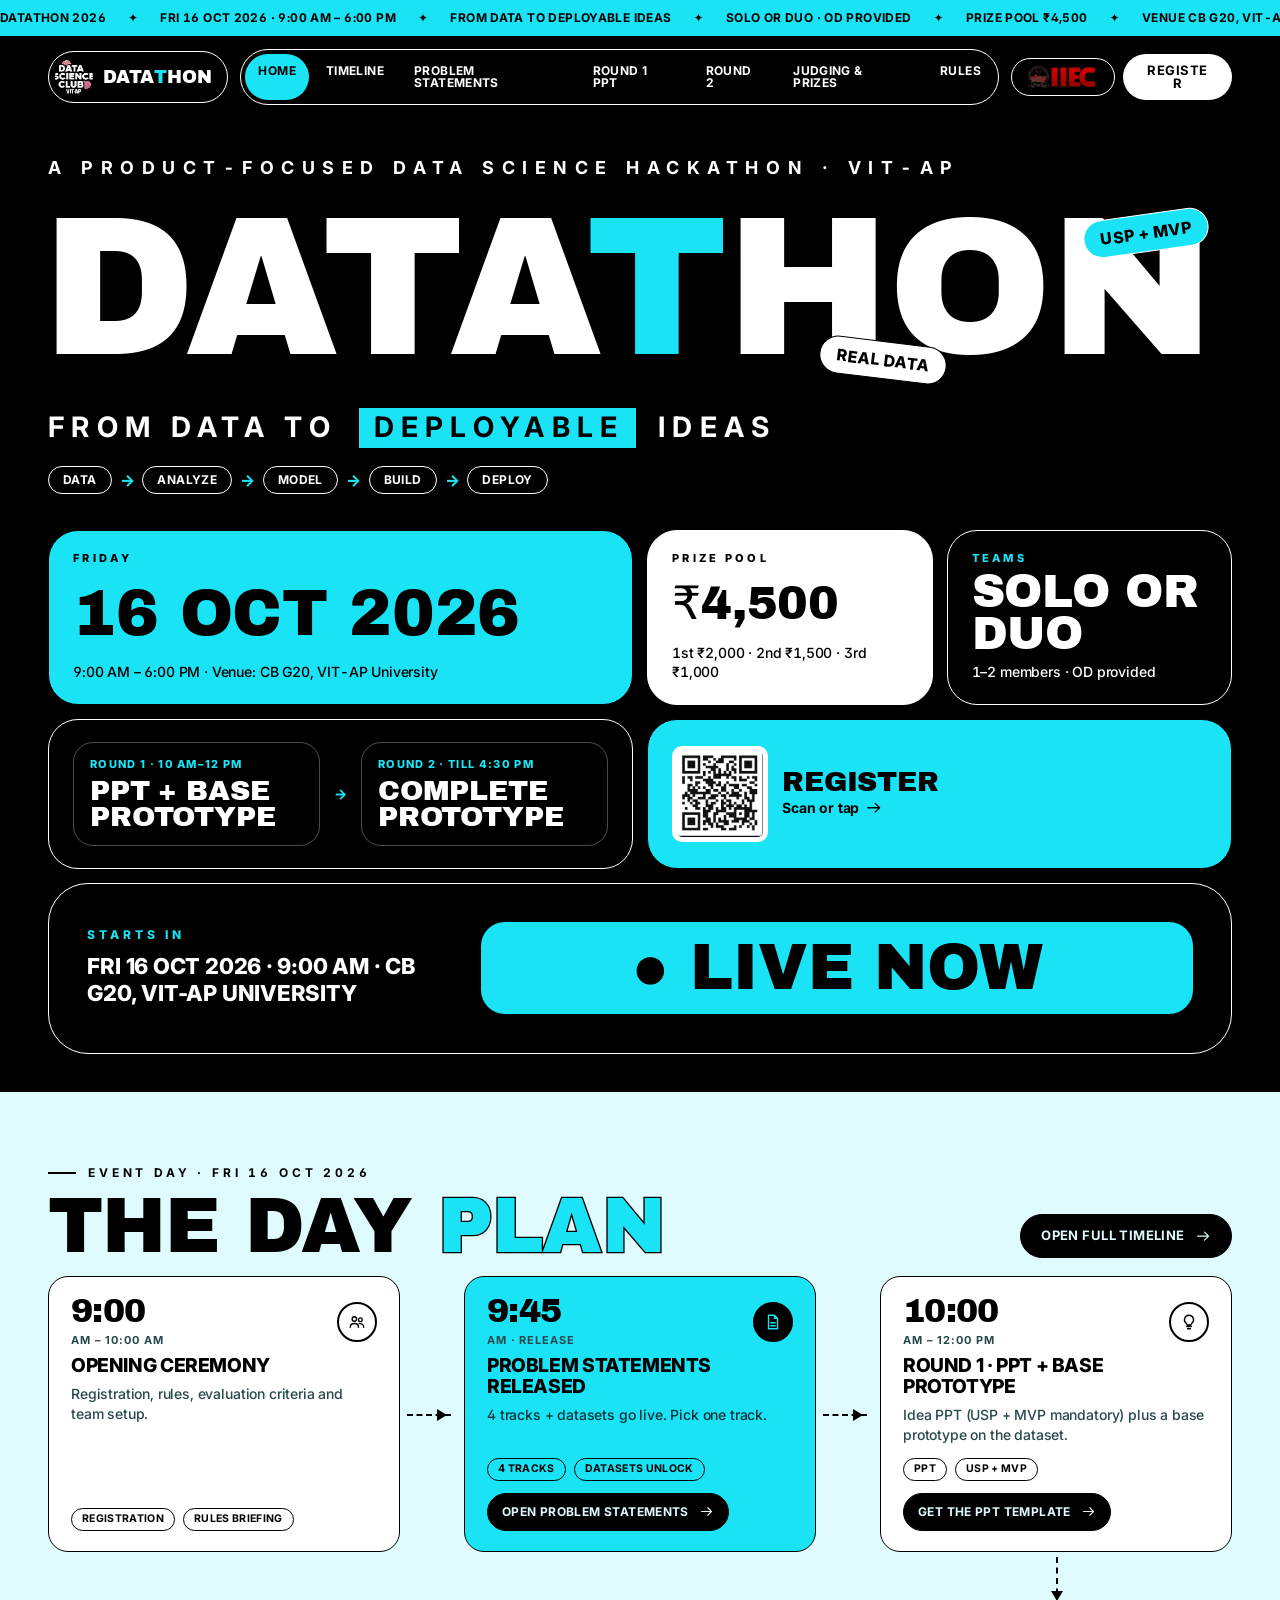
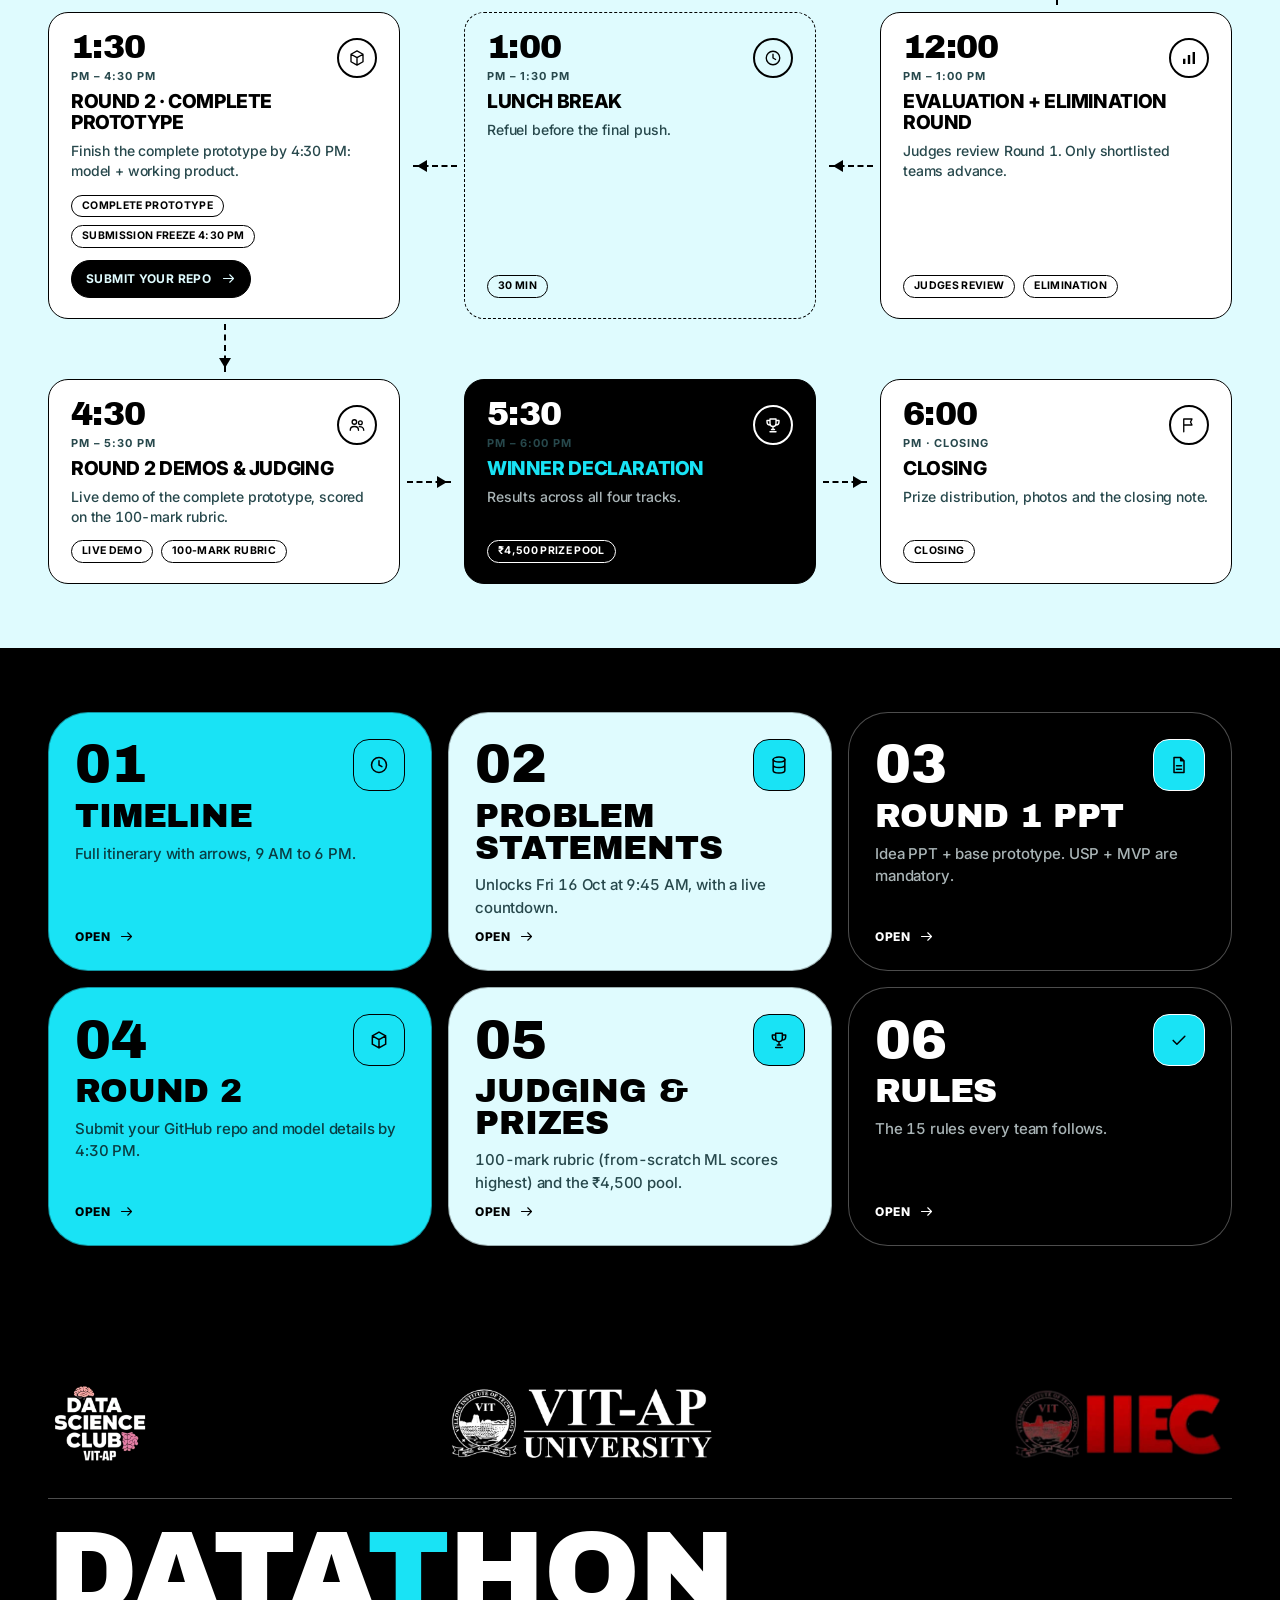
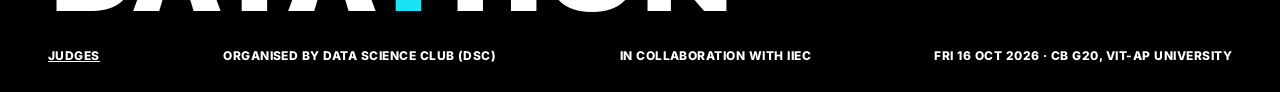
==== commit fe5f94fa: "Round 2 deadline extended to 4:30 PM Co-Authored-By: Claude Opus 5.5 <noreply@anthropic.com>" ====
--- a/docs/index.html
+++ b/docs/index.html
@@ -56,7 +56,7 @@
 <div class="bcell b-date"><small>Friday</small><b>16 Oct 2026</b><span>9:00 AM – 6:00 PM · Venue: CB G20, VIT-AP University</span></div>
 <div class="bcell b-prize"><small>Prize pool</small><b>₹4,500</b><span>1st ₹2,000 · 2nd ₹1,500 · 3rd ₹1,000</span></div>
 <div class="bcell b-team"><small>Teams</small><b>Solo or Duo</b><span>1–2 members · OD provided</span></div>
-<div class="bcell b-rounds"><a class="round" href="ppt.html"><small>Round 1 · 10 AM–12 PM</small><b>PPT + base prototype</b></a><span class="round__arrow" aria-hidden="true">→</span><a class="round" href="round2.html"><small>Round 2 · till 4 PM</small><b>Complete prototype</b></a></div>
+<div class="bcell b-rounds"><a class="round" href="ppt.html"><small>Round 1 · 10 AM–12 PM</small><b>PPT + base prototype</b></a><span class="round__arrow" aria-hidden="true">→</span><a class="round" href="round2.html"><small>Round 2 · till 4:30 PM</small><b>Complete prototype</b></a></div>
 <a class="bcell b-reg" href="https://forms.gle/7uUpkc1J9UCxxKup7" target="_blank" rel="noopener"><img src="assets/qr.png" alt="Registration QR code" width="96" height="96"><div><b>Register</b><span>Scan or tap <svg class="icon " aria-hidden="true"><use href="#i-arrow"/></svg></span></div></a>
 </div>
 <div class="bigcount"><div class="bigcount__label"><small>Starts in</small><span>Fri 16 Oct 2026 · 9:00 AM · CB G20, VIT-AP University</span></div><div class="countdown" id="countdown" data-target="2026-10-16T09:00:00+05:30" aria-live="off"></div></div>
@@ -83,13 +83,13 @@
 <span class="stop__live">● LIVE NOW</span>
 <div class="tcard__top"><div class="tcard__time">1:00<small>PM – 1:30 PM</small></div><span class="tcard__node"><svg class="icon " aria-hidden="true"><use href="#i-clock"/></svg></span></div>
 <h3>Lunch Break</h3><p>Refuel before the final push.</p><div class="stop__tags"><span class="chip">30 min</span></div>
-<span class="tarrow tarrow--l"></span></li><li class="tcard" style="grid-column:1;grid-row:2" data-start="2026-10-16T13:30:00+05:30" data-end="2026-10-16T16:00:00+05:30">
+<span class="tarrow tarrow--l"></span></li><li class="tcard" style="grid-column:1;grid-row:2" data-start="2026-10-16T13:30:00+05:30" data-end="2026-10-16T16:30:00+05:30">
 <span class="stop__live">● LIVE NOW</span>
-<div class="tcard__top"><div class="tcard__time">1:30<small>PM – 4:00 PM</small></div><span class="tcard__node"><svg class="icon " aria-hidden="true"><use href="#i-cube"/></svg></span></div>
-<h3>Round 2 · Complete Prototype</h3><p>Finish the complete prototype by 4:00 PM: model + working product.</p><div class="stop__tags"><span class="chip">Complete prototype</span><span class="chip">Submission freeze 4:00 PM</span></div><a class="btn btn--sm btn--fill" style="align-self:flex-start;margin-top:4px" href="round2.html">Submit your repo <svg class="icon " aria-hidden="true"><use href="#i-arrow"/></svg></a>
-<span class="tarrow tarrow--d"></span></li><li class="tcard" style="grid-column:1;grid-row:3" data-start="2026-10-16T16:00:00+05:30" data-end="2026-10-16T17:30:00+05:30">
+<div class="tcard__top"><div class="tcard__time">1:30<small>PM – 4:30 PM</small></div><span class="tcard__node"><svg class="icon " aria-hidden="true"><use href="#i-cube"/></svg></span></div>
+<h3>Round 2 · Complete Prototype</h3><p>Finish the complete prototype by 4:30 PM: model + working product.</p><div class="stop__tags"><span class="chip">Complete prototype</span><span class="chip">Submission freeze 4:30 PM</span></div><a class="btn btn--sm btn--fill" style="align-self:flex-start;margin-top:4px" href="round2.html">Submit your repo <svg class="icon " aria-hidden="true"><use href="#i-arrow"/></svg></a>
+<span class="tarrow tarrow--d"></span></li><li class="tcard" style="grid-column:1;grid-row:3" data-start="2026-10-16T16:30:00+05:30" data-end="2026-10-16T17:30:00+05:30">
 <span class="stop__live">● LIVE NOW</span>
-<div class="tcard__top"><div class="tcard__time">4:00<small>PM – 5:30 PM</small></div><span class="tcard__node"><svg class="icon " aria-hidden="true"><use href="#i-users"/></svg></span></div>
+<div class="tcard__top"><div class="tcard__time">4:30<small>PM – 5:30 PM</small></div><span class="tcard__node"><svg class="icon " aria-hidden="true"><use href="#i-users"/></svg></span></div>
 <h3>Round 2 Demos & Judging</h3><p>Live demo of the complete prototype, scored on the 100-mark rubric.</p><div class="stop__tags"><span class="chip">Live demo</span><span class="chip">100-mark rubric</span></div>
 <span class="tarrow tarrow--r"></span></li><li class="tcard tcard--winner" style="grid-column:2;grid-row:3" data-start="2026-10-16T17:30:00+05:30" data-end="2026-10-16T18:00:00+05:30">
 <span class="stop__live">● LIVE NOW</span>
@@ -102,7 +102,7 @@
 </li></ol>
 </div></section>
 <section class="band band-dark band--tight"><div class="wrap">
-<div class="tiles"><a class="card tile band-cyan" href="timeline.html" style="background:var(--bg);color:var(--fg);--line:#000"><div class="tile__top"><span class="tile__no">01</span><span class="tile__badge"><svg class="icon " aria-hidden="true"><use href="#i-clock"/></svg></span></div><h3>Timeline</h3><p>Full itinerary with arrows, 9 AM to 6 PM.</p><span class="tile__go">Open <svg class="icon " aria-hidden="true"><use href="#i-arrow"/></svg></span></a><a class="card tile band-wash" href="problem-statements.html" style="background:var(--bg);color:var(--fg);--line:#000"><div class="tile__top"><span class="tile__no">02</span><span class="tile__badge"><svg class="icon " aria-hidden="true"><use href="#i-db"/></svg></span></div><h3>Problem Statements</h3><p>Unlocks Fri 16 Oct at 9:45 AM, with a live countdown.</p><span class="tile__go">Open <svg class="icon " aria-hidden="true"><use href="#i-arrow"/></svg></span></a><a class="card tile band-dark" href="ppt.html" style="background:var(--bg);color:var(--fg);--line:#fff"><div class="tile__top"><span class="tile__no">03</span><span class="tile__badge"><svg class="icon " aria-hidden="true"><use href="#i-file"/></svg></span></div><h3>Round 1 PPT</h3><p>Idea PPT + base prototype. USP + MVP are mandatory.</p><span class="tile__go">Open <svg class="icon " aria-hidden="true"><use href="#i-arrow"/></svg></span></a><a class="card tile band-cyan" href="round2.html" style="background:var(--bg);color:var(--fg);--line:#000"><div class="tile__top"><span class="tile__no">04</span><span class="tile__badge"><svg class="icon " aria-hidden="true"><use href="#i-cube"/></svg></span></div><h3>Round 2</h3><p>Submit your GitHub repo and model details by 4 PM.</p><span class="tile__go">Open <svg class="icon " aria-hidden="true"><use href="#i-arrow"/></svg></span></a><a class="card tile band-wash" href="judging.html" style="background:var(--bg);color:var(--fg);--line:#000"><div class="tile__top"><span class="tile__no">05</span><span class="tile__badge"><svg class="icon " aria-hidden="true"><use href="#i-trophy"/></svg></span></div><h3>Judging & Prizes</h3><p>100-mark rubric (from-scratch ML scores highest) and the ₹4,500 pool.</p><span class="tile__go">Open <svg class="icon " aria-hidden="true"><use href="#i-arrow"/></svg></span></a><a class="card tile band-dark" href="rules.html" style="background:var(--bg);color:var(--fg);--line:#fff"><div class="tile__top"><span class="tile__no">06</span><span class="tile__badge"><svg class="icon " aria-hidden="true"><use href="#i-check"/></svg></span></div><h3>Rules</h3><p>The 15 rules every team follows.</p><span class="tile__go">Open <svg class="icon " aria-hidden="true"><use href="#i-arrow"/></svg></span></a></div>
+<div class="tiles"><a class="card tile band-cyan" href="timeline.html" style="background:var(--bg);color:var(--fg);--line:#000"><div class="tile__top"><span class="tile__no">01</span><span class="tile__badge"><svg class="icon " aria-hidden="true"><use href="#i-clock"/></svg></span></div><h3>Timeline</h3><p>Full itinerary with arrows, 9 AM to 6 PM.</p><span class="tile__go">Open <svg class="icon " aria-hidden="true"><use href="#i-arrow"/></svg></span></a><a class="card tile band-wash" href="problem-statements.html" style="background:var(--bg);color:var(--fg);--line:#000"><div class="tile__top"><span class="tile__no">02</span><span class="tile__badge"><svg class="icon " aria-hidden="true"><use href="#i-db"/></svg></span></div><h3>Problem Statements</h3><p>Unlocks Fri 16 Oct at 9:45 AM, with a live countdown.</p><span class="tile__go">Open <svg class="icon " aria-hidden="true"><use href="#i-arrow"/></svg></span></a><a class="card tile band-dark" href="ppt.html" style="background:var(--bg);color:var(--fg);--line:#fff"><div class="tile__top"><span class="tile__no">03</span><span class="tile__badge"><svg class="icon " aria-hidden="true"><use href="#i-file"/></svg></span></div><h3>Round 1 PPT</h3><p>Idea PPT + base prototype. USP + MVP are mandatory.</p><span class="tile__go">Open <svg class="icon " aria-hidden="true"><use href="#i-arrow"/></svg></span></a><a class="card tile band-cyan" href="round2.html" style="background:var(--bg);color:var(--fg);--line:#000"><div class="tile__top"><span class="tile__no">04</span><span class="tile__badge"><svg class="icon " aria-hidden="true"><use href="#i-cube"/></svg></span></div><h3>Round 2</h3><p>Submit your GitHub repo and model details by 4:30 PM.</p><span class="tile__go">Open <svg class="icon " aria-hidden="true"><use href="#i-arrow"/></svg></span></a><a class="card tile band-wash" href="judging.html" style="background:var(--bg);color:var(--fg);--line:#000"><div class="tile__top"><span class="tile__no">05</span><span class="tile__badge"><svg class="icon " aria-hidden="true"><use href="#i-trophy"/></svg></span></div><h3>Judging & Prizes</h3><p>100-mark rubric (from-scratch ML scores highest) and the ₹4,500 pool.</p><span class="tile__go">Open <svg class="icon " aria-hidden="true"><use href="#i-arrow"/></svg></span></a><a class="card tile band-dark" href="rules.html" style="background:var(--bg);color:var(--fg);--line:#fff"><div class="tile__top"><span class="tile__no">06</span><span class="tile__badge"><svg class="icon " aria-hidden="true"><use href="#i-check"/></svg></span></div><h3>Rules</h3><p>The 15 rules every team follows.</p><span class="tile__go">Open <svg class="icon " aria-hidden="true"><use href="#i-arrow"/></svg></span></a></div>
 </div></section></main><footer class="band band-dark footer"><div class="wrap">
 <div class="footer__logos">
 <img src="assets/logo-dsc.png" alt="Data Science Club, VIT-AP">
--- a/docs/css/v5.css
+++ b/docs/css/v5.css
@@ -93,3 +93,9 @@
 .tf-btn { display: flex; align-items: end; }
 .teamform { margin-bottom: 24px; }
 @media (max-width: 900px) { .tf3 { grid-template-columns: minmax(0, 1fr); } .tf-wide { grid-column: auto; } }
+
+.r2check { background: var(--carbon); color: var(--paper); border-radius: var(--r-card-lg); padding: 22px 26px; margin-bottom: 22px; }
+.r2check h3 { font: 400 clamp(20px, 2.4vw, 28px)/1 var(--font-display); text-transform: uppercase; color: var(--cyan); margin-bottom: 10px; }
+.r2check p { color: var(--mist); margin-bottom: 10px; }
+.r2check ul { display: grid; gap: 6px; padding-left: 20px; list-style: disc; }
+.r2check li { line-height: 1.4; }
